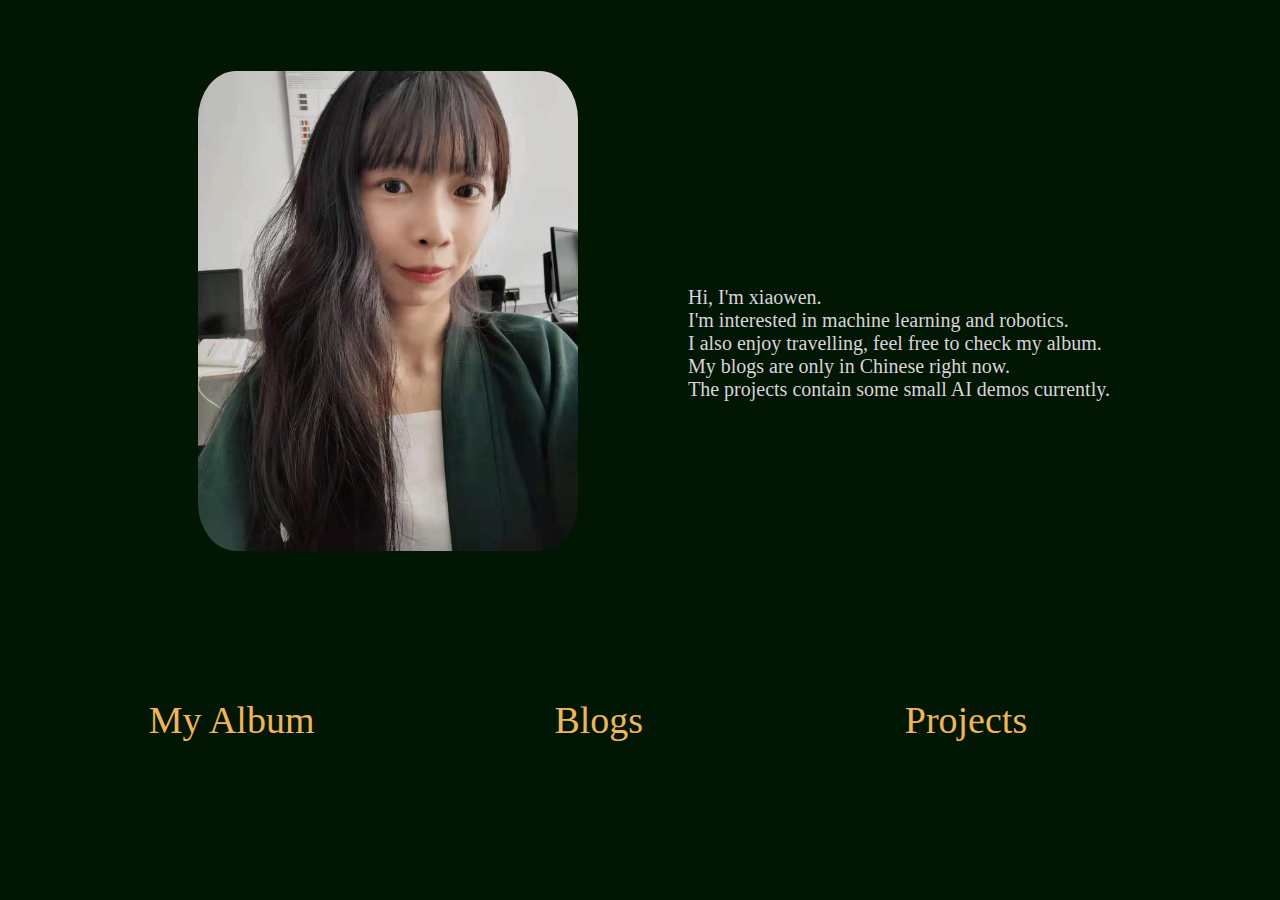
==== index.html @ 6c139b17 "add text" ====
<!DOCTYPE html>
<html>
    <head>
        <meta charset="UTF-8">
        <title> Hi </title>
        <link rel="stylesheet" type="text/css" href="index.css" />
    </head>

    <body>

        <div class="photo">
            <img src="docs/me.jpg " alt="">
        </div>

        <div class="text">
            <ul>
                <li> Hi, I'm xiaowen. </li>
                <li> I'm interested in machine learning and robotics.  </li>
                <li> I also enjoy travelling, feel free to check my album. </li>
                <li> My blogs are only in Chinese right now. </li>
                <li> The projects contain some small AI demos currently. </li>
            </ul>
        </div>

        <div class="header">
            <ul>
                <li><a href="https://album-2021.herokuapp.com/">My Album</a></li>
                <li><a href="https://www.jianshu.com/u/be7fccc4d92d">Blogs</a></li>
                <li><a href="https://github.com/meansnothing/AI_toybox"> Projects </a></li>
            </ul> 
            
        </div>
    </body>
</html>
---- index.css ----
@page{
    size: auto;
    margin: 0;
  }

  *{
    box-sizing: border-box;
  }

  .text{
    position: absolute;
    top:30%;
    padding-left: 50%;
  }
  .photo{
    position: relative;
    padding-top: 5%;
    padding-left: 15%;
  }
  .photo  img{
    position: relative;
    width: 380px;
    height: 480px;
    border-radius:10% 10% 10% 10%;
  }


  .header{
    position: relative;
    padding-top: 10%; 
    height: 50px;
    }

    .text  ul{
      list-style: none; /*去掉列表前面的圆点*/
  }
    .text ul li{
      font-size: 20px;
      font-family: cursive, "sans-serif"; 
      color:#d9d3da;
    }

  .header  ul{
      list-style: none; /*去掉列表前面的圆点*/
  }
  .header  ul li{ /*todo: position adapting to the page */
      float: left;
      font-size: 38px;
      font-family: cursive, "sans-serif"; 
      width: 30%;
  }

  
  .header  ul li a{
      display: block; /*将超链接转为块儿，可以保证其霸占父亲的整行*/
      height: 50px;
      text-decoration: none; /*去掉超链的下划线*/
      color:#f0b459;
      text-align: center;  /*让这个div内部的文本居中*/
  }

  body{
    background-color: rgb(1, 22, 3);
  }
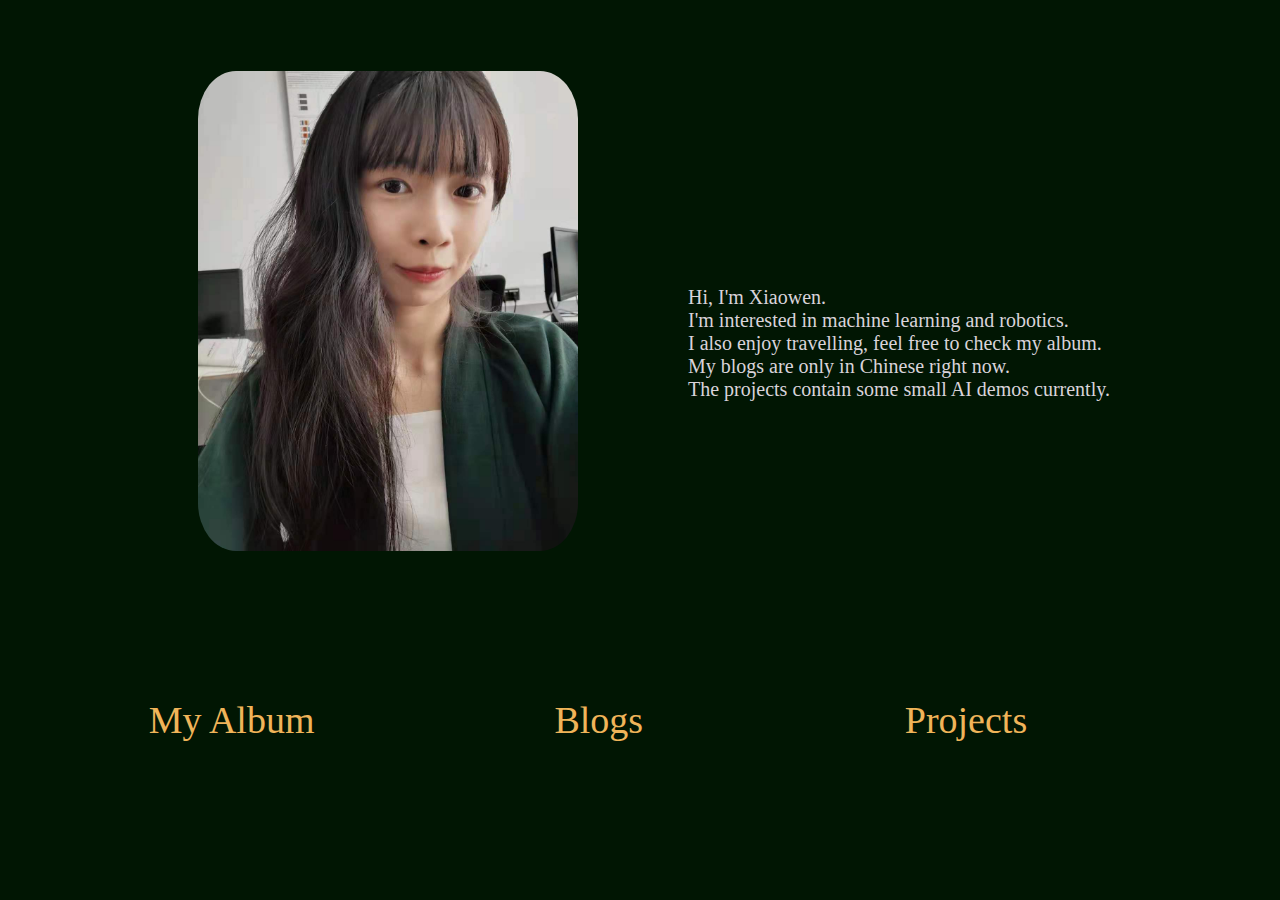
==== commit a44d4c23: "Update index.html" ====
--- a/index.html
+++ b/index.html
@@ -14,7 +14,7 @@
 
         <div class="text">
             <ul>
-                <li> Hi, I'm xiaowen. </li>
+                <li> Hi, I'm Xiaowen. </li>
                 <li> I'm interested in machine learning and robotics.  </li>
                 <li> I also enjoy travelling, feel free to check my album. </li>
                 <li> My blogs are only in Chinese right now. </li>
@@ -31,4 +31,4 @@
             
         </div>
     </body>
-</html>+</html>
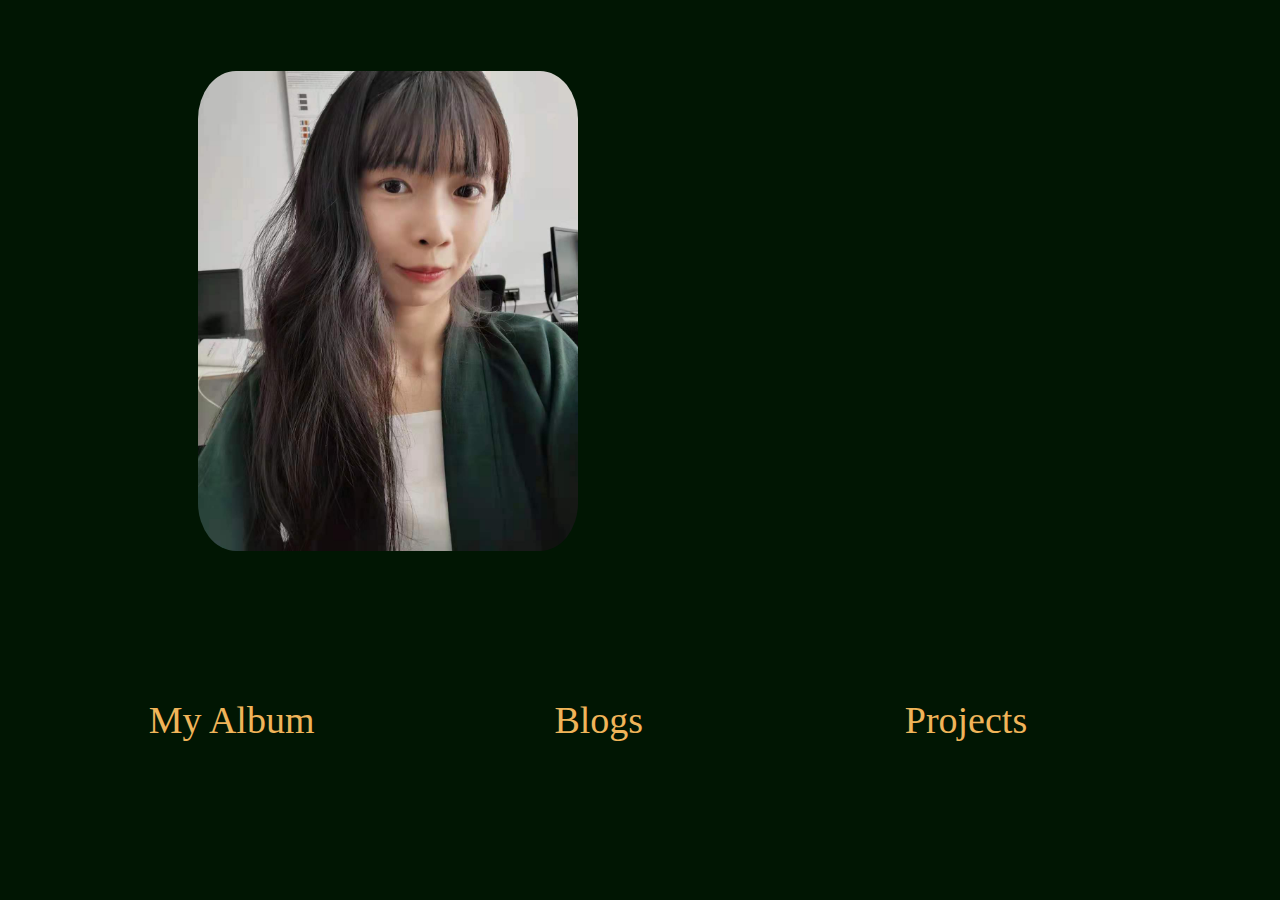
==== commit 5a6234f3: "Update index.html" ====
--- a/index.html
+++ b/index.html
@@ -11,7 +11,7 @@
         <div class="photo">
             <img src="docs/me.jpg " alt="">
         </div>
-
+<!-- 
         <div class="text">
             <ul>
                 <li> Hi, I'm Xiaowen. </li>
@@ -20,7 +20,7 @@
                 <li> My blogs are only in Chinese right now. </li>
                 <li> The projects contain some small AI demos currently. </li>
             </ul>
-        </div>
+        </div> -->
 
         <div class="header">
             <ul>
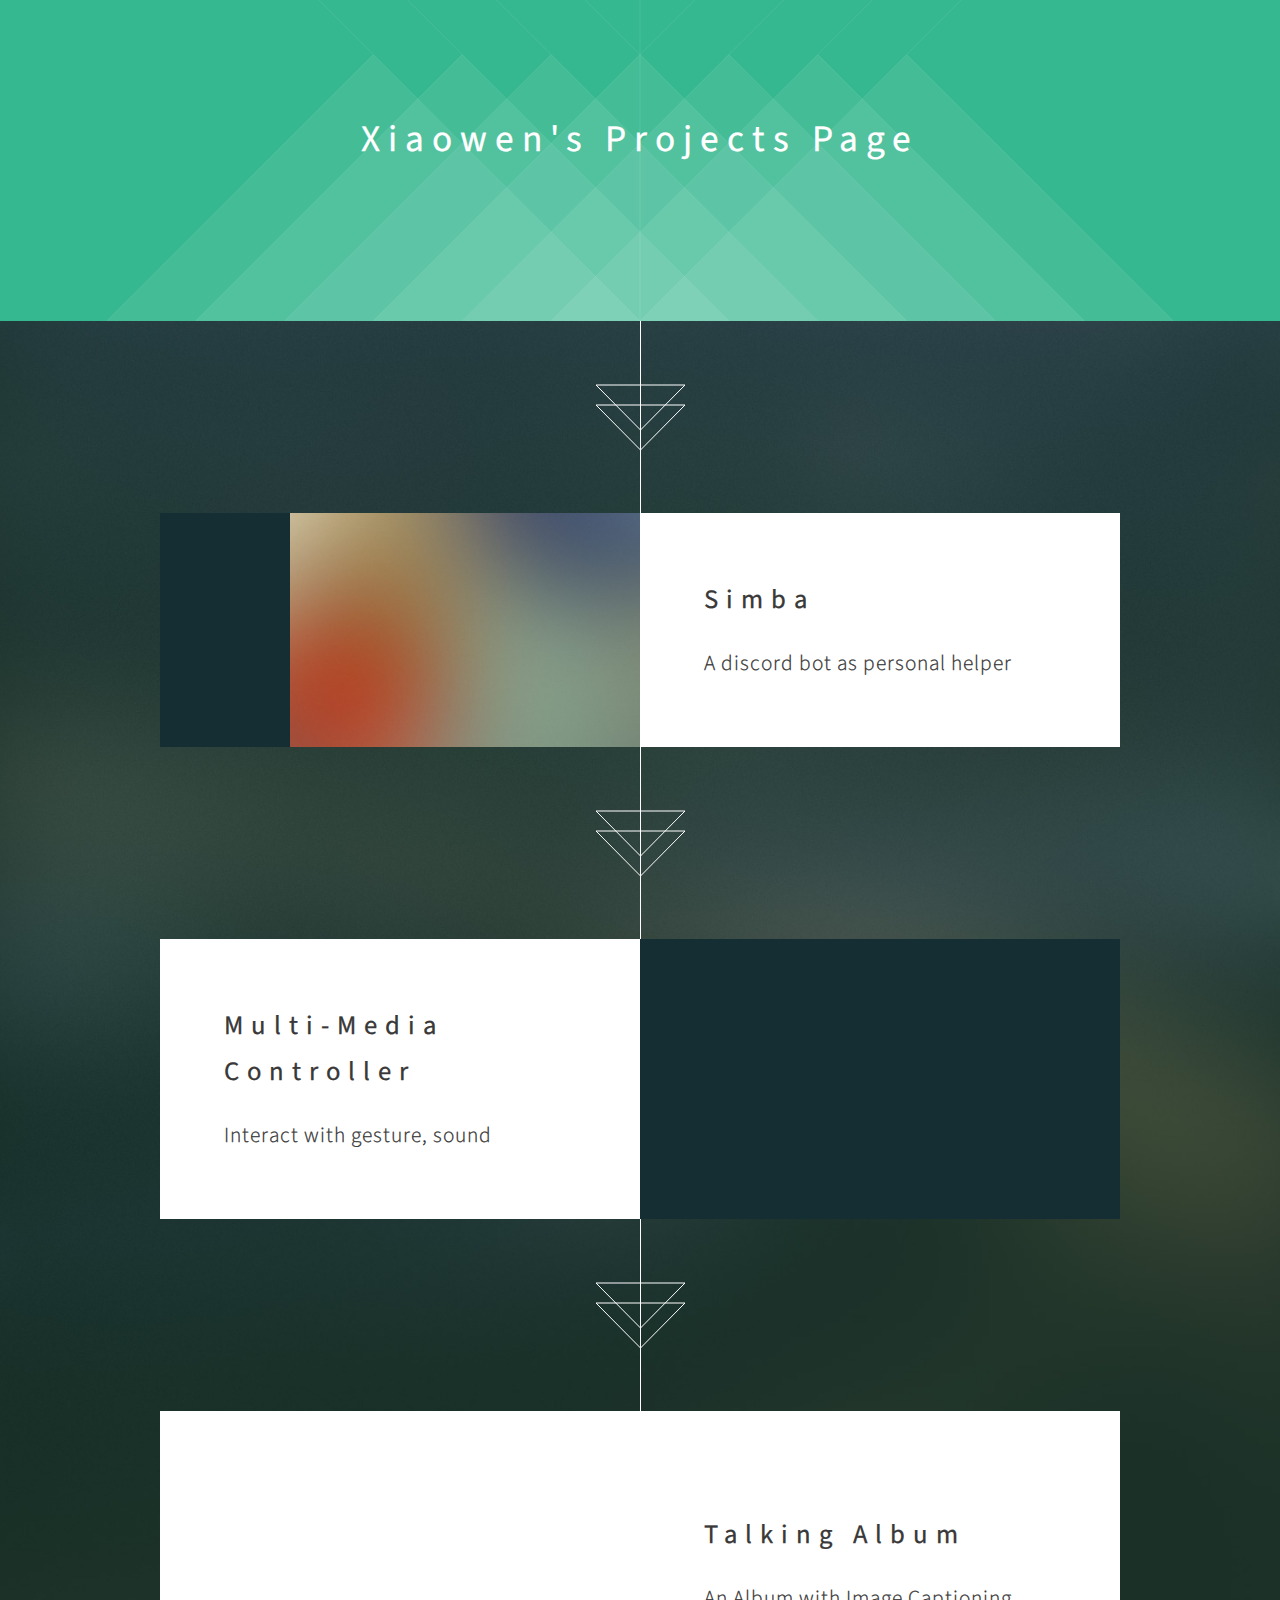
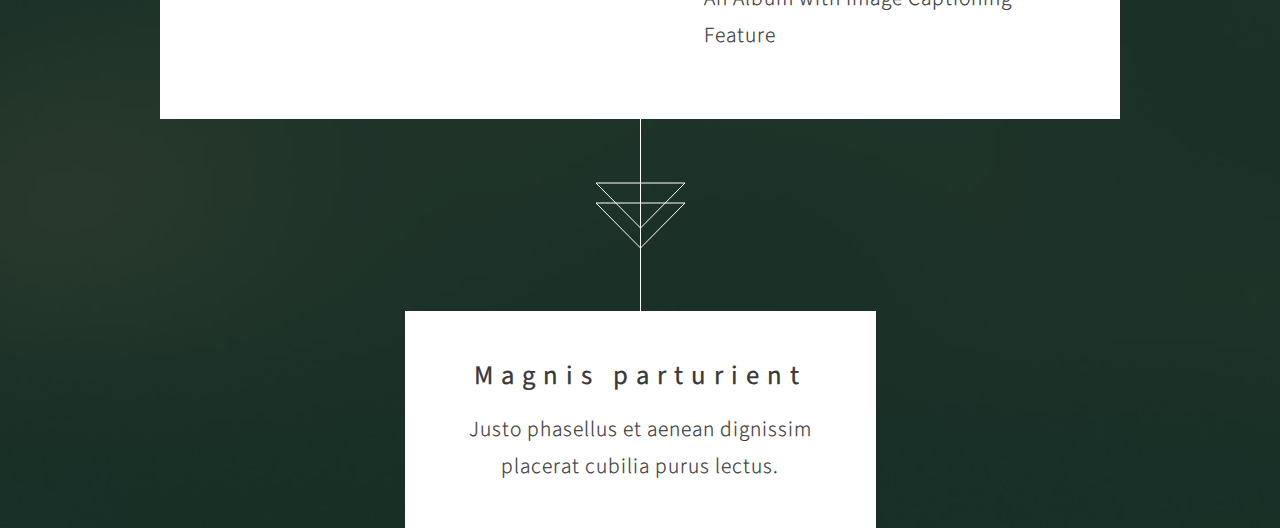
==== commit f34f3185: "overflow" ====
--- a/index.html
+++ b/index.html
@@ -1,34 +1,240 @@
-<!DOCTYPE html>
+<!DOCTYPE HTML>
+<!--
+	Overflow 1.1 by HTML5 UP
+	html5up.net | @n33co
+	Free for personal and commercial use under the CCA 3.0 license (html5up.net/license)
+-->
 <html>
-    <head>
-        <meta charset="UTF-8">
-        <title> Hi </title>
-        <link rel="stylesheet" type="text/css" href="index.css" />
-    </head>
+	<head>
+		<title>Overflow by HTML5 UP</title>
+		<meta http-equiv="content-type" content="text/html; charset=utf-8" />
+		<meta name="description" content="" />
+		<meta name="keywords" content="" />
+		<link href="http://fonts.googleapis.com/css?family=Source+Sans+Pro:300,400,600,300italic" rel="stylesheet" type="text/css" />
+		<!--[if lte IE 8]><script src="css/ie/html5shiv.js"></script><![endif]-->
+		<script src="js/jquery.min.js"></script>
+		<script src="js/jquery.poptrox.min.js"></script>
+		<script src="js/skel.min.js"></script>
+		<script src="js/init.js"></script>
+		<noscript>
+			<link rel="stylesheet" href="css/skel-noscript.css" />
+			<link rel="stylesheet" href="css/style.css" />
+		</noscript>
+		<!--[if lte IE 8]><link rel="stylesheet" href="css/ie/v8.css" /><![endif]-->
+	</head>
+	<body>
 
-    <body>
+		
+		<!-- Banner -->
+			<section id="banner">
+				<header>
+					<h2>Xiaowen's Projects Page</h2>
+				</header>
+				<!-- <p>A brand new site template designed by <a href="http://n33.co">AJ</a> for <a href="http://html5up.net/">HTML5 UP</a>.<br />
+				It’s fully responsive, built on <a href="http://skeljs.org">skelJS</a>, and of course entirely free<br />
+				under the <a href="http://html5up.net/license/">Creative Commons license</a>.</p> -->
+			</section>
+		
+		<!-- Feature 1 -->
+			<article id="first" class="container box style1 right">
+				<a href="http://ineedchemicalx.deviantart.com/art/Time-goes-by-too-fast-335982438" class="image full"><img src="images/pic01.jpg" alt="" /></a>
+				<div class="inner">
+					<header>
+						<h2>Simba</h2>
+					</header>
+					<p>A discord bot as personal helper</p>
+				</div>
+			</article>
+		
+		<!-- Feature 2 -->
+			<article class="container box style1 left">
+				<a  class="image full"><img src="https://github.com/meansnothing/AI_toybox/raw/main/images/planegame.gif" alt="" /></a>
+				<div class="inner">
+					<header>
+						<h2>Multi-Media Controller</h2>
+					</header>
+					<p>Interact with gesture, sound</p>
+				</div>
+			</article>
+		
+		<!-- Feature 3 -->
+		<article id="first" class="container box style1 right">
+			<a href="http://ineedchemicalx.deviantart.com/art/Time-goes-by-too-fast-335982438" class="images/pic02.jpg"><img src="" alt="" /></a>
+			<div class="inner">
+				<header>
+					<h2>Talking Album</h2>
+				</header>
+				<p> An Album with Image Captioning Feature </p>
+			</div>
+		</article>
+		
+		<!-- Portfolio -->
+			<article class="container box style2">
+				<header>
+					<h2>Magnis parturient</h2>
+					<p>Justo phasellus et aenean dignissim<br />
+					placerat cubilia purus lectus.</p>
+				</header>
+			</article>
 
-        <div class="photo">
-            <img src="docs/me.jpg " alt="">
-        </div>
-<!-- 
-        <div class="text">
-            <ul>
-                <li> Hi, I'm Xiaowen. </li>
-                <li> I'm interested in machine learning and robotics.  </li>
-                <li> I also enjoy travelling, feel free to check my album. </li>
-                <li> My blogs are only in Chinese right now. </li>
-                <li> The projects contain some small AI demos currently. </li>
-            </ul>
-        </div> -->
+		
+		<!-- Generic -->
+		<!--
+			<article class="container box style3">
+				<header>
+					<h2>Generic Box</h2>
+					<p>Just a generic box. Nothing to see here.</p>
+				</header>
+				<section>
+					<header>
+						<h3>Paragraph</h3>
+						<p>This is a byline</p>
+					</header>
+					<p>Phasellus nisl nisl, varius id <sup>porttitor sed pellentesque</sup> ac orci. Pellentesque 
+					habitant <strong>strong</strong> tristique <b>bold</b> et netus <i>italic</i> malesuada <em>emphasized</em> ac turpis egestas. Morbi 
+					leo suscipit ut. Praesent <sub>id turpis vitae</sub> turpis pretium ultricies. Vestibulum sit 
+					amet risus elit.</p>
+				</section>
+				<section>
+					<header>
+						<h3>Blockquote</h3>
+					</header>
+					<blockquote>Fringilla nisl. Donec accumsan interdum nisi, quis tincidunt felis sagittis eget.
+					tempus euismod. Vestibulum ante ipsum primis in faucibus.</blockquote>
+				</section>
+				<section>
+					<header>
+						<h3>Divider</h3>
+					</header>
+					<p>Donec consectetur <a href="#">vestibulum dolor et pulvinar</a>. Etiam vel felis enim, at viverra 
+					ligula. Ut porttitor sagittis lorem, quis eleifend nisi ornare vel. Praesent nec orci 
+					facilisis leo magna. Cras sit amet urna eros, id egestas urna. Quisque aliquam 
+					tempus euismod. Vestibulum ante ipsum primis in faucibus orci luctus et ultrices 
+					posuere cubilia.</p>
+					<hr />
+					<p>Donec consectetur vestibulum dolor et pulvinar. Etiam vel felis enim, at viverra 
+					ligula. Ut porttitor sagittis lorem, quis eleifend nisi ornare vel. Praesent nec orci 
+					facilisis leo magna. Cras sit amet urna eros, id egestas urna. Quisque aliquam 
+					tempus euismod. Vestibulum ante ipsum primis in faucibus orci luctus et ultrices 
+					posuere cubilia.</p>
+				</section>
+				<section>
+					<header>
+						<h3>Unordered List</h3>
+					</header>
+					<ul class="default">
+						<li>Donec consectetur vestibulum dolor et pulvinar. Etiam vel felis enim, at viverra ligula. Ut porttitor sagittis lorem, quis eleifend nisi ornare vel.</li>
+						<li>Donec consectetur vestibulum dolor et pulvinar. Etiam vel felis enim, at viverra ligula. Ut porttitor sagittis lorem, quis eleifend nisi ornare vel.</li>
+						<li>Donec consectetur vestibulum dolor et pulvinar. Etiam vel felis enim, at viverra ligula. Ut porttitor sagittis lorem, quis eleifend nisi ornare vel.</li>
+						<li>Donec consectetur vestibulum dolor et pulvinar. Etiam vel felis enim, at viverra ligula. Ut porttitor sagittis lorem, quis eleifend nisi ornare vel.</li>
+					</ul>
+				</section>
+				<section>
+					<header>
+						<h3>Ordered List</h3>
+					</header>
+					<ol class="default">
+						<li>Donec consectetur vestibulum dolor et pulvinar. Etiam vel felis enim, at viverra ligula. Ut porttitor sagittis lorem, quis eleifend nisi ornare vel.</li>
+						<li>Donec consectetur vestibulum dolor et pulvinar. Etiam vel felis enim, at viverra ligula. Ut porttitor sagittis lorem, quis eleifend nisi ornare vel.</li>
+						<li>Donec consectetur vestibulum dolor et pulvinar. Etiam vel felis enim, at viverra ligula. Ut porttitor sagittis lorem, quis eleifend nisi ornare vel.</li>
+						<li>Donec consectetur vestibulum dolor et pulvinar. Etiam vel felis enim, at viverra ligula. Ut porttitor sagittis lorem, quis eleifend nisi ornare vel.</li>
+					</ol>
+				</section>
+				<section>
+					<header>
+						<h3>Table</h3>
+					</header>
+					<div class="table-wrapper">
+						<table class="default">
+							<thead>
+								<tr>
+									<th>ID</th>
+									<th>Name</th>
+									<th>Description</th>
+									<th>Price</th>
+								</tr>
+							</thead>
+							<tbody>
+								<tr>
+									<td>45815</td>
+									<td>Something</td>
+									<td>Ut porttitor sagittis lorem quis nisi ornare.</td>
+									<td>29.99</td>
+								</tr>
+								<tr>
+									<td>24524</td>
+									<td>Nothing</td>
+									<td>Ut porttitor sagittis lorem quis nisi ornare.</td>
+									<td>19.99</td>
+								</tr>
+								<tr>
+									<td>45815</td>
+									<td>Something</td>
+									<td>Ut porttitor sagittis lorem quis nisi ornare.</td>
+									<td>29.99</td>
+								</tr>
+								<tr>
+									<td>24524</td>
+									<td>Nothing</td>
+									<td>Ut porttitor sagittis lorem quis nisi ornare.</td>
+									<td>19.99</td>
+								</tr>
+							</tbody>
+							<tfoot>
+								<tr>
+									<td colspan="3"></td>
+									<td>100.00</td>
+								</tr>
+							</tfoot>
+						</table>
+					</div>
+				</section>
+				<section>
+					<header>
+						<h3>Form</h3>
+					</header>
+					<form method="post" action="#">
+						<div class="row">
+							<div class="6u">
+								<input class="text" type="text" name="name" id="name" value="" placeholder="John Doe" />
+							</div>
+							<div class="6u">
+								<input class="text" type="text" name="email" id="email" value="" placeholder="johndoe@domain.tld" />
+							</div>
+						</div>
+						<div class="row">
+							<div class="12u">
+								<select name="department" id="department">
+									<option value="">Choose a department</option>
+									<option value="1">Manufacturing</option>
+									<option value="2">Administration</option>
+									<option value="3">Support</option>
+								</select>
+							</div>
+						</div>
+						<div class="row">
+							<div class="12u">
+								<input class="text" type="text" name="subject" id="subject" value="" placeholder="Enter your subject" />
+							</div>
+						</div>
+						<div class="row">
+							<div class="12u">
+								<textarea name="message" id="message" placeholder="Enter your message"></textarea>
+							</div>
+						</div>
+						<div class="row">
+							<div class="12u">
+								<ul class="actions">
+									<li><a href="#" class="button form">Submit</a></li>
+									<li><a href="#" class="button style3 form-reset">Clear Form</a></li>
+								</ul>
+							</div>
+						</div>
+					</form>
+				</section>
+			</article>
+		-->
+		
 
-        <div class="header">
-            <ul>
-                <li><a href="https://album-2021.herokuapp.com/">My Album</a></li>
-                <li><a href="https://www.jianshu.com/u/be7fccc4d92d">Blogs</a></li>
-                <li><a href="https://github.com/meansnothing/AI_toybox"> Projects </a></li>
-            </ul> 
-            
-        </div>
-    </body>
-</html>
+	</body>
+</html>--- a/css/skel-noscript.css
+++ b/css/skel-noscript.css
@@ -0,0 +1,168 @@
+/* Resets (http://meyerweb.com/eric/tools/css/reset/ | v2.0 | 20110126 | License: none (public domain)) */
+
+	html,body,div,span,applet,object,iframe,h1,h2,h3,h4,h5,h6,p,blockquote,pre,a,abbr,acronym,address,big,cite,code,del,dfn,em,img,ins,kbd,q,s,samp,small,strike,strong,sub,sup,tt,var,b,u,i,center,dl,dt,dd,ol,ul,li,fieldset,form,label,legend,table,caption,tbody,tfoot,thead,tr,th,td,article,aside,canvas,details,embed,figure,figcaption,footer,header,hgroup,menu,nav,output,ruby,section,summary,time,mark,audio,video{margin:0;padding:0;border:0;font-size:100%;font:inherit;vertical-align:baseline;}article,aside,details,figcaption,figure,footer,header,hgroup,menu,nav,section{display:block;}body{line-height:1;}ol,ul{list-style:none;}blockquote,q{quotes:none;}blockquote:before,blockquote:after,q:before,q:after{content:'';content:none;}table{border-collapse:collapse;border-spacing:0;}body{-webkit-text-size-adjust:none}
+
+/* Box Model */
+
+	*, *:before, *:after {
+		-moz-box-sizing: border-box;
+		-webkit-box-sizing: border-box;
+		-o-box-sizing: border-box;
+		-ms-box-sizing: border-box;
+		box-sizing: border-box;
+	}
+
+/* Container */
+
+	body {
+		min-width: 1200px;
+	}
+
+	.container {
+		width: 1200px;
+		margin-left: auto;
+		margin-right: auto;
+	}
+
+	/* Modifiers */
+	
+		.container.small {
+			width: 900px;
+		}
+
+		.container.big {
+			width: 100%;
+			max-width: 1500px;
+			min-width: 1200px;
+		}
+
+/* Grid */
+
+	/* Cells */
+
+		.\31 2u { width: 100% }
+		.\31 1u { width: 91.6666666667% }
+		.\31 0u { width: 83.3333333333% }
+		.\39 u { width: 75% }
+		.\38 u { width: 66.6666666667% }
+		.\37 u { width: 58.3333333333% }
+		.\36 u { width: 50% }
+		.\35 u { width: 41.6666666667% }
+		.\34 u { width: 33.3333333333% }
+		.\33 u { width: 25% }
+		.\32 u { width: 16.6666666667% }
+		.\31 u { width: 8.3333333333% }
+		.\-11u { margin-left: 91.6666666667% }
+		.\-10u { margin-left: 83.3333333333% }
+		.\-9u { margin-left: 75% }
+		.\-8u { margin-left: 66.6666666667% }
+		.\-7u { margin-left: 58.3333333333% }
+		.\-6u { margin-left: 50% }
+		.\-5u { margin-left: 41.6666666667% }
+		.\-4u { margin-left: 33.3333333333% }
+		.\-3u { margin-left: 25% }
+		.\-2u { margin-left: 16.6666666667% }
+		.\-1u { margin-left: 8.3333333333% }
+
+		.row > * {
+			padding: 50px 0 0 50px;
+			float: left;
+			-moz-box-sizing: border-box;
+			-webkit-box-sizing: border-box;
+			-o-box-sizing: border-box;
+			-ms-box-sizing: border-box;
+			box-sizing: border-box;
+		}
+
+		.row + .row > * {
+			padding-top: 50px;
+		}
+
+		.row {
+			margin-left: -50px;
+		}
+
+	/* Rows */
+
+		.row:after {
+			content: '';
+			display: block;
+			clear: both;
+			height: 0;
+		}
+
+		.row:first-child > * {
+			padding-top: 0;
+		}
+
+		.row > * {
+			padding-top: 0;
+		}
+
+		/* Modifiers */
+
+			/* Flush */
+
+				.row.flush {
+					margin-left: 0;
+				}
+
+				.row.flush > * {
+					padding: 0 !important;
+				}
+
+			/* Quarter */
+
+				.row.quarter > * {
+					padding: 12.5px 0 0 12.5px;
+				}
+
+				.row.quarter + .row.quarter > * {
+					padding-top: 12.5px;
+				}
+
+				.row.quarter {
+					margin-left: -12.5px;
+				}
+
+			/* Half */
+
+				.row.half > * {
+					padding: 25px 0 0 25px;
+				}
+
+				.row.half + .row.half > * {
+					padding-top: 25px;
+				}
+
+				.row.half {
+					margin-left: -25px;
+				}
+
+			/* One and (a) Half */
+
+				.row.oneandhalf > * {
+					padding: 75px 0 0 75px;
+				}
+
+				.row.oneandhalf + .row.oneandhalf > * {
+					padding-top: 75px;
+				}
+
+				.row.oneandhalf {
+					margin-left: -75px;
+				}
+
+			/* Double */
+
+				.row.double > * {
+					padding: 100px 0 0 100px;
+				}
+
+				.row.double + .row.double > * {
+					padding-top: 100px;
+				}
+
+				.row.double {
+					margin-left: -100px;
+				}--- a/css/style.css
+++ b/css/style.css
@@ -0,0 +1,1470 @@
+@charset 'UTF-8';
+
+@font-face{font-family:'FontAwesome';src:url('font/fontawesome-webfont.eot?v=4.0.1');src:url('font/fontawesome-webfont.eot?#iefix&v=4.0.1') format('embedded-opentype'),url('font/fontawesome-webfont.woff?v=4.0.1') format('woff'),url('font/fontawesome-webfont.ttf?v=4.0.1') format('truetype'),url('font/fontawesome-webfont.svg?v=4.0.1#fontawesomeregular') format('svg');font-weight:normal;font-style:normal}
+
+/*
+	Overflow 1.1 by HTML5 UP
+	html5up.net | @n33co
+	Free for personal and commercial use under the CCA 3.0 license (html5up.net/license)
+*/
+
+/*********************************************************************************/
+/* Basic                                                                         */
+/*********************************************************************************/
+
+	body
+	{
+		background: #183026 url('../images/bg.jpg') no-repeat;
+		background-size: cover;
+		background-position: center 0;
+		background-attachment: fixed;
+	}
+
+	body,input,textarea,select
+	{
+		font-family: 'Source Sans Pro', sans-serif;
+		font-size: 18pt;
+		line-height: 1.75em;
+		font-weight: 300;
+		letter-spacing: 1px;
+		color: #3a3939;
+		text-shadow: 0 0 0.5px rgba(58,57,57,0.25);
+		-webkit-text-stroke: 0.25px;
+	}
+
+	h1,h2,h3,h4,h5,h6
+	{
+		font-weight: 400;
+		/* text-transform: uppercase; */
+		line-height: 1.75em;
+	}
+	
+		h1 a, h2 a, h3 a, h4 a, h5 a, h6 a
+		{
+			color: inherit;
+			text-decoration: none;
+		}
+		
+	h2
+	{
+		font-size: 1.25em;
+		letter-spacing: 8px;
+	}
+	
+	h3
+	{
+		font-size: 1em;
+		letter-spacing: 5px;
+	}
+		
+	strong, b
+	{
+		font-weight: 400;
+	}
+	
+	em, i
+	{
+		font-style: italic;
+	}
+
+	a
+	{
+		color: #35b88f;
+		text-shadow: 0 0 0.5px rgba(53,184,143,0.25);
+		-moz-transition: border-color 0.35s ease-in-out, color 0.35s ease-in-out;
+		-webkit-transition: border-color 0.35s ease-in-out, color 0.35s ease-in-out;
+		-o-transition: border-color 0.35s ease-in-out, color 0.35s ease-in-out;
+		-ms-transition: border-color 0.35s ease-in-out, color 0.35s ease-in-out;
+		transition: border-color 0.35s ease-in-out, color 0.35s ease-in-out;
+		text-decoration: none;
+		border-bottom: dotted 1px rgba(53,184,143,0.5);
+	}
+	
+		a:hover
+		{
+			border-bottom-color: rgba(53,184,143,0);
+		}
+
+	sub
+	{
+		position: relative;
+		top: 0.5em;
+		font-size: 0.8em;
+	}
+	
+	sup
+	{
+		position: relative;
+		top: -0.5em;
+		font-size: 0.8em;
+	}
+	
+	hr
+	{
+		border: 0;
+		border-top: solid 1px #dad9d9;
+		margin: 2em 0 2em 0;
+	}
+	
+	blockquote
+	{
+		border-left: solid 0.5em #eae9e9;
+		padding: 1em 0 1em 2em;
+		font-style: italic;
+	}
+	
+	p, ul, ol, dl, table
+	{
+		margin-bottom: 1em;
+	}
+
+	header
+	{
+		margin-bottom: 1em;
+	}
+	
+		header p
+		{
+			display: block;
+			margin: 0.5em 0 0 0;
+			padding: 0 0 1.5em 0;
+		}
+		
+	footer
+	{
+		margin-top: 1em;
+	}
+
+	br.clear
+	{
+		clear: both;
+	}
+
+	/* Sections/Articles */
+	
+		section,
+		article
+		{
+			margin-bottom: 3em;
+		}
+		
+		section > :last-child,
+		article > :last-child
+		{
+			margin-bottom: 0;
+		}
+
+		section:last-child,
+		article:last-child
+		{
+			margin-bottom: 0;
+		}
+
+		.row > section,
+		.row > article
+		{
+			margin-bottom: 0;
+		}
+
+	/* Images */
+
+		.image
+		{
+			display: inline-block;
+			border: 0;
+		}
+		
+			.image img
+			{
+				display: block;
+				width: 100%;
+			}
+
+			.image.featured
+			{
+				display: block;
+				width: 100%;
+				margin: 0 0 2em 0;
+			}
+			
+			.image.full
+			{
+				display: block;
+				width: 100%;
+			}
+			
+			.image.left
+			{
+				float: left;
+				margin: 0 2em 2em 0;
+			}
+			
+			.image.centered
+			{
+				display: block;
+				margin: 0 0 2em 0;
+			}
+
+				.image.centered img
+				{
+					margin: 0 auto;
+					width: auto;
+				}
+
+	/* Lists */
+
+		ul.default
+		{
+			list-style: disc;
+			padding-left: 1em;
+		}
+		
+			ul.default li
+			{
+				padding-left: 1.5em;
+				margin-top: 1.5em;
+			}		
+			
+			ul.default li:first-child
+			{
+				margin-top: 0;
+			}
+
+		ul.icons
+		{
+			cursor: default;
+		}	
+		
+			ul.icons li
+			{
+				display: inline-block;
+			}
+			
+				ul.icons a
+				{
+					display: inline-block;
+					width: 2.5em;
+					height: 2.5em;
+					line-height: 2.5em;
+					text-align: center;
+					border: 0;
+				}
+
+		ul.menu
+		{
+			cursor: default;
+		}
+		
+			ul.menu li
+			{
+				display: inline-block;
+				line-height: 1em;
+				border-left: solid 1px #dad9d9;
+				padding: 0 0 0 0.5em;
+				margin: 0 0 0 0.5em;
+			}
+			
+			ul.menu li:first-child
+			{
+				border-left: 0;
+				padding-left: 0;
+				margin-left: 0;
+			}
+
+		ul.actions
+		{
+			cursor: default;
+		}
+		
+			ul.actions li
+			{
+				display: inline-block;
+				margin: 0 0 0 0.5em;
+			}
+			
+			ul.actions li:first-child
+			{
+				margin-left: 0;
+			}
+
+		ol.default
+		{
+			list-style: decimal;
+			padding-left: 1.25em;
+		}
+
+			ol.default li
+			{
+				padding-left: 1.25em;
+				margin-top: 1.5em;
+			}
+
+			ul.default li:first-child
+			{
+				margin-top: 0;
+			}
+
+	/* Forms */
+
+		form
+		{
+		}
+		
+			form label
+			{
+				display: block;
+				margin: 0 0 0.5em 0;
+			}
+		
+			form input.button,
+			form input.text,
+			form select,
+			form textarea
+			{
+				-webkit-appearance: none;
+				display: block;
+				border: 0;
+				background: #f5f5f5;
+				width: 100%;
+				padding: 0.75em;
+				-moz-transition: background-color 0.35s ease-in-out;
+				-webkit-transition: background-color 0.35s ease-in-out;
+				-o-transition: background-color 0.35s ease-in-out;
+				-ms-transition: background-color 0.35s ease-in-out;
+				transition: background-color 0.35s ease-in-out;
+			}
+
+				form input.text:focus,
+				form select:focus,
+				form textarea:focus
+				{
+					background: #f2f2f2;
+				}
+				
+				form textarea
+				{
+					min-height: 12em;
+				}
+
+				form .formerize-placeholder
+				{
+					color: #5a5959 !important;
+				}
+
+				form ::-webkit-input-placeholder
+				{
+					color: #5a5959 !important;
+				}
+
+				form :-moz-placeholder
+				{
+					color: #5a5959 !important;
+				}
+
+				form ::-moz-placeholder
+				{
+					color: #5a5959 !important;
+				}
+
+				form :-ms-input-placeholder
+				{
+					color: #5a5959 !important;
+				}
+
+				form ::-moz-focus-inner
+				{
+					border: 0;
+				}
+
+			form input.text,
+			form select
+			{
+				line-height: 1em;
+			}
+
+			form ul.actions
+			{
+				margin-bottom: 0;
+				text-align: center;
+			}
+			
+	/* Tables */
+	
+		.table-wrapper
+		{
+			width: 100%;
+			overflow-x: auto;
+			-webkit-overflow-scrolling: touch;
+		}
+	
+		table
+		{
+			width: 100%;
+		}
+		
+			table.default
+			{
+				width: 100%;
+			}
+			
+				table.default tbody tr
+				{
+					border-top: solid 1px #eae9e9;
+				}
+
+				table.default tbody tr:first-child
+				{
+					border-top: 0;
+				}
+				
+				table.default td
+				{
+					padding: 0.75em 1.25em 0.75em 1.25em;
+				}
+				
+				table.default th
+				{
+					text-align: left;
+					font-weight: 400;
+					padding: 0.75em 1.25em 0.75em 1.25em;
+				}
+			
+				table.default thead
+				{
+					background: #f5f5f5;
+				}
+				
+				table.default tfoot
+				{
+				}
+				
+				table.default tbody
+				{
+				}
+
+	/* Buttons */
+		
+		.button
+		{
+			position: relative;
+			display: inline-block;
+			border: 0;
+			background: #35b88f;
+			color: #fff;
+			text-shadow: 0 0 0.5px rgba(255,255,255,0.25);
+			cursor: pointer;
+			text-decoration: none;
+			outline: 0;
+			padding: 1em 3em 1em 3em;
+			text-align: center;
+			border-radius: 3em;
+			font-weight: 400;
+			-moz-transition: background-color 0.35s ease-in-out, color 0.35s ease-in-out;
+			-webkit-transition: background-color 0.35s ease-in-out, color 0.35s ease-in-out;
+			-o-transition: background-color 0.35s ease-in-out, color 0.35s ease-in-out;
+			-ms-transition: background-color 0.35s ease-in-out, color 0.35s ease-in-out;
+			transition: background-color 0.35s ease-in-out, color 0.35s ease-in-out;
+		}
+
+			.button:hover
+			{
+				background: #45c89f;
+			}
+		
+			.button.style2
+			{
+				color: #3a3939;
+				background: #fff;
+				box-shadow: inset 0 0 0 1px #fff;
+			}
+
+				.button.style2:hover
+				{
+					background: rgba(255,255,255,0.1);
+					color: #fff !important;
+					text-shadow: 0 0 0.5px rgba(255,255,255,0.25) !important;
+				}
+				
+				.button.style2:active
+				{
+				}
+				
+			.button.style3
+			{
+				background: none;
+				color: #3a3939;
+				box-shadow: inset 0 0 0 1px #dad9d9;
+			}
+			
+				.button.style3:hover
+				{
+					background: rgba(58,57,57,0.025);
+				}
+
+	/* Box */
+
+		.box
+		{
+			position: relative;
+			margin-top: 9em;
+			margin-bottom: 0;
+		}
+		
+			.box:after
+			{
+				content: '';
+				display: block;
+				position: absolute;
+				top: -9em;
+				left: 50%;
+				height: 9em;
+				border-left: solid 1px #fff;
+			}
+		
+			.box:before
+			{
+				content: '';
+				display: block;
+				width: 90px;
+				height: 66px;
+				position: absolute;
+				left: 50%;
+				top: -4.5em;
+				margin-left: -45px;
+				margin-top: -33px;
+				background: url('images/arrow.svg') no-repeat;
+			}
+		
+			.box :last-child
+			{
+				margin-bottom: 0;
+			}
+		
+			.box.style1
+			{
+				background: #fff;
+				padding: 3em;
+			}
+			
+				.box.style1 .image
+				{
+					display: block;
+					position: absolute;
+					top: 0;
+					width: 50%;
+					height: 100%;
+					background: #152E33;
+					overflow: hidden;
+				}
+
+					.box.style1 .image img
+					{
+						position: absolute;
+						top: 0;
+						height: 100%;
+						width: auto;
+					}
+
+				.box.style1 .inner
+				{
+				}
+
+					.box.style1 .inner > :last-child
+					{
+						margin: 0;
+					}
+				
+				.box.style1.right
+				{
+				}
+
+					.box.style1.right .image
+					{
+						left: 0;
+					}
+
+						.box.style1.right .image img
+						{
+							right: 0;
+						}
+					
+					.box.style1.right .inner
+					{
+						margin-left: 50%;
+						padding-left: 3em;
+					}
+				
+				.box.style1.left
+				{
+				}
+
+					.box.style1.left .image
+					{
+						right: 0;
+					}
+					
+						.box.style1.left .image img
+						{
+							left: 0;
+						}
+					
+					.box.style1.left .inner
+					{
+						margin-right: 50%;
+						padding-right: 3em;
+					}
+
+			.box.style2
+			{
+				text-align: center;
+			}
+
+				.box.style2 header
+				{
+					display: inline-block;
+					background: #fff;
+					padding: 2em 3em 2em 3em;
+					margin: 0;
+				}
+
+					.box.style2 header p
+					{
+						padding: 0;
+					}
+				
+				.box.style2 .inner
+				{
+					position: relative;
+					padding: 40px 0 0px 0;
+				}
+
+					.box.style2 .inner:after
+					{
+						content: '';
+						display: block;
+						position: absolute;
+						top: 0;
+						left: 50%;
+						height: 100%;
+						border-left: solid 1px #fff;
+					}
+					
+					.box.style2 .inner .row
+					{
+						position: relative;
+					}
+					
+						.box.style2 .inner .row:before
+						{
+							content: '';
+							display: block;
+							position: absolute;
+							top: 50%;
+							left: 20px;
+							width: -moz-calc(100% - 40px);
+							width: -webkit-calc(100% - 40px);
+							width: -o-calc(100% - 40px);
+							width: -ms-calc(100% - 40px);
+							width: calc(100% - 40px);
+							border-bottom: solid 1px #fff;
+						}
+
+					.box.style2 .inner .image
+					{
+						position: relative;
+						z-index: 1;
+						padding: 20px;
+					}
+
+			.box.style3
+			{
+				background: #fff;
+				padding: 3em;
+			}
+			
+				.box.style3 header
+				{
+					text-align: center;
+				}
+
+/*********************************************************************************/
+/* Icons                                                                         */
+/* Powered by Font Awesome by Dave Gandy | http://fontawesome.io                 */
+/* Licensed under the SIL OFL 1.1 (font), MIT (CSS)                              */
+/*********************************************************************************/
+
+	.fa
+	{
+		text-decoration: none;
+	}
+
+		.fa.solo
+		{
+		}
+		
+			.fa.solo span
+			{
+				display: none;
+			}
+
+		.fa:before
+		{
+			display:inline-block;
+			font-family: FontAwesome;
+			font-size: 1.25em;
+			text-decoration: none;
+			font-style: normal;
+			font-weight: normal;
+			line-height: 1;
+			-webkit-font-smoothing:antialiased;
+			-moz-osx-font-smoothing:grayscale;
+		}
+
+		.fa-lg{font-size:1.3333333333333333em;line-height:.75em;vertical-align:-15%}
+		.fa-2x{font-size:2em}
+		.fa-3x{font-size:3em}
+		.fa-4x{font-size:4em}
+		.fa-5x{font-size:5em}
+		.fa-fw{width:1.2857142857142858em;text-align:center}
+		.fa-ul{padding-left:0;margin-left:2.142857142857143em;list-style-type:none}.fa-ul>li{position:relative}
+		.fa-li{position:absolute;left:-2.142857142857143em;width:2.142857142857143em;top:.14285714285714285em;text-align:center}.fa-li.fa-lg{left:-1.8571428571428572em}
+		.fa-border{padding:.2em .25em .15em;border:solid .08em #eee;border-radius:.1em}
+		.pull-right{float:right}
+		.pull-left{float:left}
+		.fa.pull-left{margin-right:.3em}
+		.fa.pull-right{margin-left:.3em}
+		.fa-spin{-webkit-animation:spin 2s infinite linear;-moz-animation:spin 2s infinite linear;-o-animation:spin 2s infinite linear;animation:spin 2s infinite linear}
+		@-moz-keyframes spin{0%{-moz-transform:rotate(0deg)} 100%{-moz-transform:rotate(359deg)}}@-webkit-keyframes spin{0%{-webkit-transform:rotate(0deg)} 100%{-webkit-transform:rotate(359deg)}}@-o-keyframes spin{0%{-o-transform:rotate(0deg)} 100%{-o-transform:rotate(359deg)}}@-ms-keyframes spin{0%{-ms-transform:rotate(0deg)} 100%{-ms-transform:rotate(359deg)}}@keyframes spin{0%{transform:rotate(0deg)} 100%{transform:rotate(359deg)}}.fa-rotate-90{filter:progid:DXImageTransform.Microsoft.BasicImage(rotation=1);-webkit-transform:rotate(90deg);-moz-transform:rotate(90deg);-ms-transform:rotate(90deg);-o-transform:rotate(90deg);transform:rotate(90deg)}
+		.fa-rotate-180{filter:progid:DXImageTransform.Microsoft.BasicImage(rotation=2);-webkit-transform:rotate(180deg);-moz-transform:rotate(180deg);-ms-transform:rotate(180deg);-o-transform:rotate(180deg);transform:rotate(180deg)}
+		.fa-rotate-270{filter:progid:DXImageTransform.Microsoft.BasicImage(rotation=3);-webkit-transform:rotate(270deg);-moz-transform:rotate(270deg);-ms-transform:rotate(270deg);-o-transform:rotate(270deg);transform:rotate(270deg)}
+		.fa-flip-horizontal{filter:progid:DXImageTransform.Microsoft.BasicImage(rotation=0, mirror=1);-webkit-transform:scale(-1, 1);-moz-transform:scale(-1, 1);-ms-transform:scale(-1, 1);-o-transform:scale(-1, 1);transform:scale(-1, 1)}
+		.fa-flip-vertical{filter:progid:DXImageTransform.Microsoft.BasicImage(rotation=2, mirror=1);-webkit-transform:scale(1, -1);-moz-transform:scale(1, -1);-ms-transform:scale(1, -1);-o-transform:scale(1, -1);transform:scale(1, -1)}
+		.fa-stack{position:relative;display:inline-block;width:2em;height:2em;line-height:2em;vertical-align:middle}
+		.fa-stack-1x,.fa-stack-2x{position:absolute;left:0;width:100%;text-align:center}
+		.fa-stack-1x{line-height:inherit}
+		.fa-stack-2x{font-size:2em}
+		.fa-inverse{color:#fff}
+		.fa-glass:before{content:"\f000"}
+		.fa-music:before{content:"\f001"}
+		.fa-search:before{content:"\f002"}
+		.fa-envelope-o:before{content:"\f003"}
+		.fa-heart:before{content:"\f004"}
+		.fa-star:before{content:"\f005"}
+		.fa-star-o:before{content:"\f006"}
+		.fa-user:before{content:"\f007"}
+		.fa-film:before{content:"\f008"}
+		.fa-th-large:before{content:"\f009"}
+		.fa-th:before{content:"\f00a"}
+		.fa-th-list:before{content:"\f00b"}
+		.fa-check:before{content:"\f00c"}
+		.fa-times:before{content:"\f00d"}
+		.fa-search-plus:before{content:"\f00e"}
+		.fa-search-minus:before{content:"\f010"}
+		.fa-power-off:before{content:"\f011"}
+		.fa-signal:before{content:"\f012"}
+		.fa-gear:before,.fa-cog:before{content:"\f013"}
+		.fa-trash-o:before{content:"\f014"}
+		.fa-home:before{content:"\f015"}
+		.fa-file-o:before{content:"\f016"}
+		.fa-clock-o:before{content:"\f017"}
+		.fa-road:before{content:"\f018"}
+		.fa-download:before{content:"\f019"}
+		.fa-arrow-circle-o-down:before{content:"\f01a"}
+		.fa-arrow-circle-o-up:before{content:"\f01b"}
+		.fa-inbox:before{content:"\f01c"}
+		.fa-play-circle-o:before{content:"\f01d"}
+		.fa-rotate-right:before,.fa-repeat:before{content:"\f01e"}
+		.fa-refresh:before{content:"\f021"}
+		.fa-list-alt:before{content:"\f022"}
+		.fa-lock:before{content:"\f023"}
+		.fa-flag:before{content:"\f024"}
+		.fa-headphones:before{content:"\f025"}
+		.fa-volume-off:before{content:"\f026"}
+		.fa-volume-down:before{content:"\f027"}
+		.fa-volume-up:before{content:"\f028"}
+		.fa-qrcode:before{content:"\f029"}
+		.fa-barcode:before{content:"\f02a"}
+		.fa-tag:before{content:"\f02b"}
+		.fa-tags:before{content:"\f02c"}
+		.fa-book:before{content:"\f02d"}
+		.fa-bookmark:before{content:"\f02e"}
+		.fa-print:before{content:"\f02f"}
+		.fa-camera:before{content:"\f030"}
+		.fa-font:before{content:"\f031"}
+		.fa-bold:before{content:"\f032"}
+		.fa-italic:before{content:"\f033"}
+		.fa-text-height:before{content:"\f034"}
+		.fa-text-width:before{content:"\f035"}
+		.fa-align-left:before{content:"\f036"}
+		.fa-align-center:before{content:"\f037"}
+		.fa-align-right:before{content:"\f038"}
+		.fa-align-justify:before{content:"\f039"}
+		.fa-list:before{content:"\f03a"}
+		.fa-dedent:before,.fa-outdent:before{content:"\f03b"}
+		.fa-indent:before{content:"\f03c"}
+		.fa-video-camera:before{content:"\f03d"}
+		.fa-picture-o:before{content:"\f03e"}
+		.fa-pencil:before{content:"\f040"}
+		.fa-map-marker:before{content:"\f041"}
+		.fa-adjust:before{content:"\f042"}
+		.fa-tint:before{content:"\f043"}
+		.fa-edit:before,.fa-pencil-square-o:before{content:"\f044"}
+		.fa-share-square-o:before{content:"\f045"}
+		.fa-check-square-o:before{content:"\f046"}
+		.fa-move:before{content:"\f047"}
+		.fa-step-backward:before{content:"\f048"}
+		.fa-fast-backward:before{content:"\f049"}
+		.fa-backward:before{content:"\f04a"}
+		.fa-play:before{content:"\f04b"}
+		.fa-pause:before{content:"\f04c"}
+		.fa-stop:before{content:"\f04d"}
+		.fa-forward:before{content:"\f04e"}
+		.fa-fast-forward:before{content:"\f050"}
+		.fa-step-forward:before{content:"\f051"}
+		.fa-eject:before{content:"\f052"}
+		.fa-chevron-left:before{content:"\f053"}
+		.fa-chevron-right:before{content:"\f054"}
+		.fa-plus-circle:before{content:"\f055"}
+		.fa-minus-circle:before{content:"\f056"}
+		.fa-times-circle:before{content:"\f057"}
+		.fa-check-circle:before{content:"\f058"}
+		.fa-question-circle:before{content:"\f059"}
+		.fa-info-circle:before{content:"\f05a"}
+		.fa-crosshairs:before{content:"\f05b"}
+		.fa-times-circle-o:before{content:"\f05c"}
+		.fa-check-circle-o:before{content:"\f05d"}
+		.fa-ban:before{content:"\f05e"}
+		.fa-arrow-left:before{content:"\f060"}
+		.fa-arrow-right:before{content:"\f061"}
+		.fa-arrow-up:before{content:"\f062"}
+		.fa-arrow-down:before{content:"\f063"}
+		.fa-mail-forward:before,.fa-share:before{content:"\f064"}
+		.fa-resize-full:before{content:"\f065"}
+		.fa-resize-small:before{content:"\f066"}
+		.fa-plus:before{content:"\f067"}
+		.fa-minus:before{content:"\f068"}
+		.fa-asterisk:before{content:"\f069"}
+		.fa-exclamation-circle:before{content:"\f06a"}
+		.fa-gift:before{content:"\f06b"}
+		.fa-leaf:before{content:"\f06c"}
+		.fa-fire:before{content:"\f06d"}
+		.fa-eye:before{content:"\f06e"}
+		.fa-eye-slash:before{content:"\f070"}
+		.fa-warning:before,.fa-exclamation-triangle:before{content:"\f071"}
+		.fa-plane:before{content:"\f072"}
+		.fa-calendar:before{content:"\f073"}
+		.fa-random:before{content:"\f074"}
+		.fa-comment:before{content:"\f075"}
+		.fa-magnet:before{content:"\f076"}
+		.fa-chevron-up:before{content:"\f077"}
+		.fa-chevron-down:before{content:"\f078"}
+		.fa-retweet:before{content:"\f079"}
+		.fa-shopping-cart:before{content:"\f07a"}
+		.fa-folder:before{content:"\f07b"}
+		.fa-folder-open:before{content:"\f07c"}
+		.fa-resize-vertical:before{content:"\f07d"}
+		.fa-resize-horizontal:before{content:"\f07e"}
+		.fa-bar-chart-o:before{content:"\f080"}
+		.fa-twitter-square:before{content:"\f081"}
+		.fa-facebook-square:before{content:"\f082"}
+		.fa-camera-retro:before{content:"\f083"}
+		.fa-key:before{content:"\f084"}
+		.fa-gears:before,.fa-cogs:before{content:"\f085"}
+		.fa-comments:before{content:"\f086"}
+		.fa-thumbs-o-up:before{content:"\f087"}
+		.fa-thumbs-o-down:before{content:"\f088"}
+		.fa-star-half:before{content:"\f089"}
+		.fa-heart-o:before{content:"\f08a"}
+		.fa-sign-out:before{content:"\f08b"}
+		.fa-linkedin-square:before{content:"\f08c"}
+		.fa-thumb-tack:before{content:"\f08d"}
+		.fa-external-link:before{content:"\f08e"}
+		.fa-sign-in:before{content:"\f090"}
+		.fa-trophy:before{content:"\f091"}
+		.fa-github-square:before{content:"\f092"}
+		.fa-upload:before{content:"\f093"}
+		.fa-lemon-o:before{content:"\f094"}
+		.fa-phone:before{content:"\f095"}
+		.fa-square-o:before{content:"\f096"}
+		.fa-bookmark-o:before{content:"\f097"}
+		.fa-phone-square:before{content:"\f098"}
+		.fa-twitter:before{content:"\f099"}
+		.fa-facebook:before{content:"\f09a"}
+		.fa-github:before{content:"\f09b"}
+		.fa-unlock:before{content:"\f09c"}
+		.fa-credit-card:before{content:"\f09d"}
+		.fa-rss:before{content:"\f09e"}
+		.fa-hdd-o:before{content:"\f0a0"}
+		.fa-bullhorn:before{content:"\f0a1"}
+		.fa-bell:before{content:"\f0f3"}
+		.fa-certificate:before{content:"\f0a3"}
+		.fa-hand-o-right:before{content:"\f0a4"}
+		.fa-hand-o-left:before{content:"\f0a5"}
+		.fa-hand-o-up:before{content:"\f0a6"}
+		.fa-hand-o-down:before{content:"\f0a7"}
+		.fa-arrow-circle-left:before{content:"\f0a8"}
+		.fa-arrow-circle-right:before{content:"\f0a9"}
+		.fa-arrow-circle-up:before{content:"\f0aa"}
+		.fa-arrow-circle-down:before{content:"\f0ab"}
+		.fa-globe:before{content:"\f0ac"}
+		.fa-wrench:before{content:"\f0ad"}
+		.fa-tasks:before{content:"\f0ae"}
+		.fa-filter:before{content:"\f0b0"}
+		.fa-briefcase:before{content:"\f0b1"}
+		.fa-fullscreen:before{content:"\f0b2"}
+		.fa-group:before{content:"\f0c0"}
+		.fa-chain:before,.fa-link:before{content:"\f0c1"}
+		.fa-cloud:before{content:"\f0c2"}
+		.fa-flask:before{content:"\f0c3"}
+		.fa-cut:before,.fa-scissors:before{content:"\f0c4"}
+		.fa-copy:before,.fa-files-o:before{content:"\f0c5"}
+		.fa-paperclip:before{content:"\f0c6"}
+		.fa-save:before,.fa-floppy-o:before{content:"\f0c7"}
+		.fa-square:before{content:"\f0c8"}
+		.fa-reorder:before{content:"\f0c9"}
+		.fa-list-ul:before{content:"\f0ca"}
+		.fa-list-ol:before{content:"\f0cb"}
+		.fa-strikethrough:before{content:"\f0cc"}
+		.fa-underline:before{content:"\f0cd"}
+		.fa-table:before{content:"\f0ce"}
+		.fa-magic:before{content:"\f0d0"}
+		.fa-truck:before{content:"\f0d1"}
+		.fa-pinterest:before{content:"\f0d2"}
+		.fa-pinterest-square:before{content:"\f0d3"}
+		.fa-google-plus-square:before{content:"\f0d4"}
+		.fa-google-plus:before{content:"\f0d5"}
+		.fa-money:before{content:"\f0d6"}
+		.fa-caret-down:before{content:"\f0d7"}
+		.fa-caret-up:before{content:"\f0d8"}
+		.fa-caret-left:before{content:"\f0d9"}
+		.fa-caret-right:before{content:"\f0da"}
+		.fa-columns:before{content:"\f0db"}
+		.fa-unsorted:before,.fa-sort:before{content:"\f0dc"}
+		.fa-sort-down:before,.fa-sort-asc:before{content:"\f0dd"}
+		.fa-sort-up:before,.fa-sort-desc:before{content:"\f0de"}
+		.fa-envelope:before{content:"\f0e0"}
+		.fa-linkedin:before{content:"\f0e1"}
+		.fa-rotate-left:before,.fa-undo:before{content:"\f0e2"}
+		.fa-legal:before,.fa-gavel:before{content:"\f0e3"}
+		.fa-dashboard:before,.fa-tachometer:before{content:"\f0e4"}
+		.fa-comment-o:before{content:"\f0e5"}
+		.fa-comments-o:before{content:"\f0e6"}
+		.fa-flash:before,.fa-bolt:before{content:"\f0e7"}
+		.fa-sitemap:before{content:"\f0e8"}
+		.fa-umbrella:before{content:"\f0e9"}
+		.fa-paste:before,.fa-clipboard:before{content:"\f0ea"}
+		.fa-lightbulb-o:before{content:"\f0eb"}
+		.fa-exchange:before{content:"\f0ec"}
+		.fa-cloud-download:before{content:"\f0ed"}
+		.fa-cloud-upload:before{content:"\f0ee"}
+		.fa-user-md:before{content:"\f0f0"}
+		.fa-stethoscope:before{content:"\f0f1"}
+		.fa-suitcase:before{content:"\f0f2"}
+		.fa-bell-o:before{content:"\f0a2"}
+		.fa-coffee:before{content:"\f0f4"}
+		.fa-cutlery:before{content:"\f0f5"}
+		.fa-file-text-o:before{content:"\f0f6"}
+		.fa-building:before{content:"\f0f7"}
+		.fa-hospital:before{content:"\f0f8"}
+		.fa-ambulance:before{content:"\f0f9"}
+		.fa-medkit:before{content:"\f0fa"}
+		.fa-fighter-jet:before{content:"\f0fb"}
+		.fa-beer:before{content:"\f0fc"}
+		.fa-h-square:before{content:"\f0fd"}
+		.fa-plus-square:before{content:"\f0fe"}
+		.fa-angle-double-left:before{content:"\f100"}
+		.fa-angle-double-right:before{content:"\f101"}
+		.fa-angle-double-up:before{content:"\f102"}
+		.fa-angle-double-down:before{content:"\f103"}
+		.fa-angle-left:before{content:"\f104"}
+		.fa-angle-right:before{content:"\f105"}
+		.fa-angle-up:before{content:"\f106"}
+		.fa-angle-down:before{content:"\f107"}
+		.fa-desktop:before{content:"\f108"}
+		.fa-laptop:before{content:"\f109"}
+		.fa-tablet:before{content:"\f10a"}
+		.fa-mobile-phone:before,.fa-mobile:before{content:"\f10b"}
+		.fa-circle-o:before{content:"\f10c"}
+		.fa-quote-left:before{content:"\f10d"}
+		.fa-quote-right:before{content:"\f10e"}
+		.fa-spinner:before{content:"\f110"}
+		.fa-circle:before{content:"\f111"}
+		.fa-mail-reply:before,.fa-reply:before{content:"\f112"}
+		.fa-github-alt:before{content:"\f113"}
+		.fa-folder-o:before{content:"\f114"}
+		.fa-folder-open-o:before{content:"\f115"}
+		.fa-expand-o:before{content:"\f116"}
+		.fa-collapse-o:before{content:"\f117"}
+		.fa-smile-o:before{content:"\f118"}
+		.fa-frown-o:before{content:"\f119"}
+		.fa-meh-o:before{content:"\f11a"}
+		.fa-gamepad:before{content:"\f11b"}
+		.fa-keyboard-o:before{content:"\f11c"}
+		.fa-flag-o:before{content:"\f11d"}
+		.fa-flag-checkered:before{content:"\f11e"}
+		.fa-terminal:before{content:"\f120"}
+		.fa-code:before{content:"\f121"}
+		.fa-reply-all:before{content:"\f122"}
+		.fa-mail-reply-all:before{content:"\f122"}
+		.fa-star-half-empty:before,.fa-star-half-full:before,.fa-star-half-o:before{content:"\f123"}
+		.fa-location-arrow:before{content:"\f124"}
+		.fa-crop:before{content:"\f125"}
+		.fa-code-fork:before{content:"\f126"}
+		.fa-unlink:before,.fa-chain-broken:before{content:"\f127"}
+		.fa-question:before{content:"\f128"}
+		.fa-info:before{content:"\f129"}
+		.fa-exclamation:before{content:"\f12a"}
+		.fa-superscript:before{content:"\f12b"}
+		.fa-subscript:before{content:"\f12c"}
+		.fa-eraser:before{content:"\f12d"}
+		.fa-puzzle-piece:before{content:"\f12e"}
+		.fa-microphone:before{content:"\f130"}
+		.fa-microphone-slash:before{content:"\f131"}
+		.fa-shield:before{content:"\f132"}
+		.fa-calendar-o:before{content:"\f133"}
+		.fa-fire-extinguisher:before{content:"\f134"}
+		.fa-rocket:before{content:"\f135"}
+		.fa-maxcdn:before{content:"\f136"}
+		.fa-chevron-circle-left:before{content:"\f137"}
+		.fa-chevron-circle-right:before{content:"\f138"}
+		.fa-chevron-circle-up:before{content:"\f139"}
+		.fa-chevron-circle-down:before{content:"\f13a"}
+		.fa-html5:before{content:"\f13b"}
+		.fa-css3:before{content:"\f13c"}
+		.fa-anchor:before{content:"\f13d"}
+		.fa-unlock-o:before{content:"\f13e"}
+		.fa-bullseye:before{content:"\f140"}
+		.fa-ellipsis-horizontal:before{content:"\f141"}
+		.fa-ellipsis-vertical:before{content:"\f142"}
+		.fa-rss-square:before{content:"\f143"}
+		.fa-play-circle:before{content:"\f144"}
+		.fa-ticket:before{content:"\f145"}
+		.fa-minus-square:before{content:"\f146"}
+		.fa-minus-square-o:before{content:"\f147"}
+		.fa-level-up:before{content:"\f148"}
+		.fa-level-down:before{content:"\f149"}
+		.fa-check-square:before{content:"\f14a"}
+		.fa-pencil-square:before{content:"\f14b"}
+		.fa-external-link-square:before{content:"\f14c"}
+		.fa-share-square:before{content:"\f14d"}
+		.fa-compass:before{content:"\f14e"}
+		.fa-toggle-down:before,.fa-caret-square-o-down:before{content:"\f150"}
+		.fa-toggle-up:before,.fa-caret-square-o-up:before{content:"\f151"}
+		.fa-toggle-right:before,.fa-caret-square-o-right:before{content:"\f152"}
+		.fa-euro:before,.fa-eur:before{content:"\f153"}
+		.fa-gbp:before{content:"\f154"}
+		.fa-dollar:before,.fa-usd:before{content:"\f155"}
+		.fa-rupee:before,.fa-inr:before{content:"\f156"}
+		.fa-cny:before,.fa-rmb:before,.fa-yen:before,.fa-jpy:before{content:"\f157"}
+		.fa-ruble:before,.fa-rouble:before,.fa-rub:before{content:"\f158"}
+		.fa-won:before,.fa-krw:before{content:"\f159"}
+		.fa-bitcoin:before,.fa-btc:before{content:"\f15a"}
+		.fa-file:before{content:"\f15b"}
+		.fa-file-text:before{content:"\f15c"}
+		.fa-sort-alpha-asc:before{content:"\f15d"}
+		.fa-sort-alpha-desc:before{content:"\f15e"}
+		.fa-sort-amount-asc:before{content:"\f160"}
+		.fa-sort-amount-desc:before{content:"\f161"}
+		.fa-sort-numeric-asc:before{content:"\f162"}
+		.fa-sort-numeric-desc:before{content:"\f163"}
+		.fa-thumbs-up:before{content:"\f164"}
+		.fa-thumbs-down:before{content:"\f165"}
+		.fa-youtube-square:before{content:"\f166"}
+		.fa-youtube:before{content:"\f167"}
+		.fa-xing:before{content:"\f168"}
+		.fa-xing-square:before{content:"\f169"}
+		.fa-youtube-play:before{content:"\f16a"}
+		.fa-dropbox:before{content:"\f16b"}
+		.fa-stack-overflow:before{content:"\f16c"}
+		.fa-instagram:before{content:"\f16d"}
+		.fa-flickr:before{content:"\f16e"}
+		.fa-adn:before{content:"\f170"}
+		.fa-bitbucket:before{content:"\f171"}
+		.fa-bitbucket-square:before{content:"\f172"}
+		.fa-tumblr:before{content:"\f173"}
+		.fa-tumblr-square:before{content:"\f174"}
+		.fa-long-arrow-down:before{content:"\f175"}
+		.fa-long-arrow-up:before{content:"\f176"}
+		.fa-long-arrow-left:before{content:"\f177"}
+		.fa-long-arrow-right:before{content:"\f178"}
+		.fa-apple:before{content:"\f179"}
+		.fa-windows:before{content:"\f17a"}
+		.fa-android:before{content:"\f17b"}
+		.fa-linux:before{content:"\f17c"}
+		.fa-dribbble:before{content:"\f17d"}
+		.fa-skype:before{content:"\f17e"}
+		.fa-foursquare:before{content:"\f180"}
+		.fa-trello:before{content:"\f181"}
+		.fa-female:before{content:"\f182"}
+		.fa-male:before{content:"\f183"}
+		.fa-gittip:before{content:"\f184"}
+		.fa-sun-o:before{content:"\f185"}
+		.fa-moon-o:before{content:"\f186"}
+		.fa-archive:before{content:"\f187"}
+		.fa-bug:before{content:"\f188"}
+		.fa-vk:before{content:"\f189"}
+		.fa-weibo:before{content:"\f18a"}
+		.fa-renren:before{content:"\f18b"}
+		.fa-pagelines:before{content:"\f18c"}
+		.fa-stack-exchange:before{content:"\f18d"}
+		.fa-arrow-circle-o-right:before{content:"\f18e"}
+		.fa-arrow-circle-o-left:before{content:"\f190"}
+		.fa-toggle-left:before,.fa-caret-square-o-left:before{content:"\f191"}
+		.fa-dot-circle-o:before{content:"\f192"}
+		.fa-wheelchair:before{content:"\f193"}
+		.fa-vimeo-square:before{content:"\f194"}
+		.fa-turkish-lira:before,.fa-try:before{content:"\f195"}
+
+/*********************************************************************************/
+/* Header                                                                        */
+/*********************************************************************************/
+
+	#header
+	{
+		position: relative;
+		color: #fff;
+		text-shadow: 0 0 0.5px rgba(255,255,255,0.25);
+		text-align: center;
+		margin: 0;
+		padding: 14em 0 14em 0;
+		cursor: default;
+	}
+	
+		#header header
+		{
+			display: inline-block;
+			padding: 0 0 4.5em 0;
+		}
+		
+			#header header h1
+			{
+				font-weight: 600;
+				font-size: 2em;
+				letter-spacing: 10px;
+			}
+
+			#header header p
+			{
+				border-top: solid 1px rgba(255,255,255,0.5);
+				color: rgba(255,255,255,0.75);
+				text-shadow: 0 0 0.5px rgba(255,255,255,0.1875);
+				font-size: 1em;
+				text-transform: uppercase;
+				letter-spacing: 3px;
+				padding: 0;
+				margin-top: 0.35em;
+			}
+			
+				#header header p:before
+				{
+					content: '';
+					display: block;
+					border-top: solid 1px rgba(255,255,255,0.5);
+					margin: 4px 0 0.8em 0;
+				}
+
+		#header footer
+		{
+			position: absolute;
+			bottom: 9em;
+			margin: 0;
+			width: 100%;
+		}
+
+			#header footer:after
+			{
+				content: '';
+				display: block;
+				position: absolute;
+				bottom: -9em;
+				left: 50%;
+				height: 9em;
+				border-left: solid 1px #fff;
+			}
+		
+			#header footer:before
+			{
+				content: '';
+				display: block;
+				width: 90px;
+				height: 66px;
+				position: absolute;
+				left: 50%;
+				bottom: -4.5em;
+				margin-left: -45px;
+				margin-bottom: -33px;
+				background: url('images/arrow.svg') no-repeat;
+			}
+	
+/*********************************************************************************/
+/* Banner                                                                        */
+/*********************************************************************************/
+
+	#banner
+	{
+		position: relative;
+		color: #fff;
+		text-shadow: 0 0 0.5px rgba(255,255,255,0.25);
+		text-align: center;
+		background: #35b88f url('images/banner.svg') bottom center no-repeat;
+		padding: 5em 0 5em 0;
+		margin: 0;
+		background-size: 125% auto;
+	}
+
+		#banner .button
+		{
+			color: #35b882;
+			text-shadow: 0 0 0.5px rgba(53,184,130,0.25);
+		}
+
+		#banner header
+		{
+			margin: 0 0 2em 0;
+		}
+		
+			#banner header h2
+			{
+				font-weight: 400;
+				font-size: 1.75em;
+				letter-spacing: 8px;
+			}
+
+		#banner p
+		{
+			margin: 0;
+		}
+
+		#banner footer
+		{
+			margin: 2em 0 0 0;
+		}
+		
+		#banner a
+		{
+			color: inherit;
+			border-bottom-color: rgba(255,255,255,0.5);
+		}
+		
+			#banner a:hover
+			{
+				border-bottom-color: rgba(255,255,255,0);
+			}
+
+/*********************************************************************************/
+/* Footer                                                                        */
+/*********************************************************************************/
+	
+	#footer
+	{
+		position: relative;
+		color: #fff;
+		text-shadow: 0 0 0.5px rgba(255,255,255,0.25);
+		text-align: center;
+		margin: 4.5em 0 0 0;
+	}
+
+		#footer:after
+		{
+			content: '';
+			display: block;
+			position: absolute;
+			top: -4.5em;
+			left: 50%;
+			height: 4.5em;
+			border-left: solid 1px #fff;
+		}
+
+		#footer a
+		{
+			color: #fff;
+			text-shadow: 0 0 0.5px rgba(255,255,255,0.25);
+			border-bottom-color: rgba(255,255,255,0.5);
+		}	
+		
+			#footer a:hover
+			{
+				color: #35b88f;
+				text-shadow: 0 0 0.5px rgba(69,200,159,0.25);
+				border-bottom-color: rgba(53,184,143,0.5);
+			}
+		
+		#footer .icons
+		{
+			padding: 0.75em 2em 0.75em 2em;
+			border-radius: 3em;
+			border: solid 1px #fff;
+			display: inline-block;
+			margin: 0 0 3em 0;
+		}
+		
+		#footer .copyright
+		{
+			margin: 0 0 9em 0;
+			font-size: 0.8em;
+		}
+		
+/*********************************************************************************/
+/* Poptrox                                                                       */
+/*********************************************************************************/
+
+	.poptrox-popup
+	{
+		background: #fff;
+		-moz-box-sizing: content-box;
+		-webkit-box-sizing: content-box;
+		-o-box-sizing: content-box;
+		-ms-box-sizing: content-box;
+		box-sizing: content-box;
+		padding-bottom: 3em;
+	}
+	
+		.poptrox-popup .loader
+		{
+			width: 48px;
+			height: 48px;
+			background: url('images/loader.gif');
+			position: absolute;
+			top: 50%;
+			left: 50%;
+			margin: -24px 0 0 -24px;
+		}
+	
+		.poptrox-popup .caption
+		{
+			position: absolute;
+			bottom: 0;
+			left: 0;
+			background: #fff;
+			width: 100%;
+			height: 3em;
+			line-height: 3em;
+			text-align: center;
+			cursor: default;
+			z-index: 1;
+		}
+		
+		.poptrox-popup .nav-next,
+		.poptrox-popup .nav-previous
+		{
+			position: absolute;
+			top: 0;
+			width: 50%;
+			height: 100%;
+			opacity: 0;
+			cursor: pointer;
+			background: rgba(0,0,0,0.01);
+			-moz-transition: opacity 0.5s ease-in-out;
+			-webkit-transition: opacity 0.5s ease-in-out;
+			-o-transition: opacity 0.5s ease-in-out;
+			-ms-transition: opacity 0.5s ease-in-out;
+			transition: opacity 0.5s ease-in-out;
+			-webkit-tap-highlight-color: rgba(255,255,255,0);
+		}
+
+			.poptrox-popup .nav-next:before,
+			.poptrox-popup .nav-previous:before
+			{
+				content: '';
+				position: absolute;
+				width: 96px;
+				height: 64px;
+				background: url('images/poptrox-nav.svg');
+				top: -moz-calc(50% - 1.5em);
+				top: -webkit-calc(50% - 1.5em);
+				top: -o-calc(50% - 1.5em);
+				top: -ms-calc(50% - 1.5em);
+				top: calc(50% - 1.5em);
+				margin: -32px 0 0 0;
+			}
+		
+			.poptrox-popup:hover .nav-next,
+			.poptrox-popup:hover .nav-previous
+			{
+				opacity: 0.5;
+			}
+
+			.poptrox-popup:hover .nav-next:hover,
+			.poptrox-popup:hover .nav-previous:hover
+			{
+				opacity: 1.0;
+			}
+			
+			.poptrox-popup .nav-previous:before
+			{
+				-moz-transform: scaleX(-1);
+				-webkit-transform: scaleX(-1);
+				-o-transform: scaleX(-1);
+				-ms-transform: scaleX(-1);
+				transform: scaleX(-1);
+				-ms-filter: "FlipH";			
+				filter: FlipH;
+			}
+
+		.poptrox-popup .nav-next
+		{
+			right: 0;
+		}
+
+			.poptrox-popup .nav-next:before
+			{
+				right: 0;
+			}
+		
+		.poptrox-popup .nav-previous
+		{
+			left: 0;
+		}
+
+			.poptrox-popup .nav-previous:before
+			{
+				left: 0;
+			}
+			
+		.poptrox-popup .closer
+		{
+			position: absolute;
+			top: 0;
+			right: 0;
+			width: 64px;
+			height: 64px;
+			text-indent: -9999px;
+			z-index: 2;
+			opacity: 0;
+			-moz-transition: opacity 0.5s ease-in-out;
+			-webkit-transition: opacity 0.5s ease-in-out;
+			-o-transition: opacity 0.5s ease-in-out;
+			-ms-transition: opacity 0.5s ease-in-out;
+			transition: opacity 0.5s ease-in-out;
+			-webkit-tap-highlight-color: rgba(255,255,255,0);
+		}
+		
+			.poptrox-popup .closer:before
+			{
+				content: '';
+				display: block;
+				position: absolute;
+				right: 16px;
+				top: 16px;
+				width: 40px;
+				height: 40px;
+				border-radius: 100%;
+				box-shadow: inset 0 0 0 1px #fff;
+				background: rgba(255,255,255,0.1) url('images/poptrox-closer.svg') center center;
+				color: #fff !important;
+				-moz-transition: background-color 0.5s ease-in-out;
+				-webkit-transition: background-color 0.5s ease-in-out;
+				-o-transition: background-color 0.5s ease-in-out;
+				-ms-transition: background-color 0.5s ease-in-out;
+				transition: background-color 0.5s ease-in-out;
+			}
+
+			.poptrox-popup:hover .closer
+			{
+				opacity: 0.5;
+			}
+
+			.poptrox-popup:hover .closer:hover
+			{
+				opacity: 1.0;
+			}--- a/css/ie/v8.css
+++ b/css/ie/v8.css
@@ -0,0 +1,57 @@
+/*
+	Overflow 1.1 by HTML5 UP
+	html5up.net | @n33co
+	Free for personal and commercial use under the CCA 3.0 license (html5up.net/license)
+*/
+
+/*********************************************************************************/
+/* Basic                                                                         */
+/*********************************************************************************/
+
+	body
+	{
+		-ms-behavior: url('css/ie/backgroundsize.min.htc');
+	}
+
+	.button
+	{
+		position: relative;
+		-ms-behavior: url('css/ie/PIE.htc');
+	}
+	
+		.button.style3
+		{
+			background: #fefefe;
+			border: solid 1px #dad9d9;
+		}
+
+/*********************************************************************************/
+/* Footer                                                                        */
+/*********************************************************************************/
+
+	#footer
+	{
+	}
+
+		#footer .icons
+		{
+			position: relative;
+			-ms-behavior: url('css/ie/PIE.htc');
+		}
+		
+/*********************************************************************************/
+/* Header                                                                        */
+/*********************************************************************************/
+
+	#header
+	{
+	}
+	
+		#header header
+		{
+		}
+
+			#header header p
+			{
+				border-top: solid 1px #888;
+			}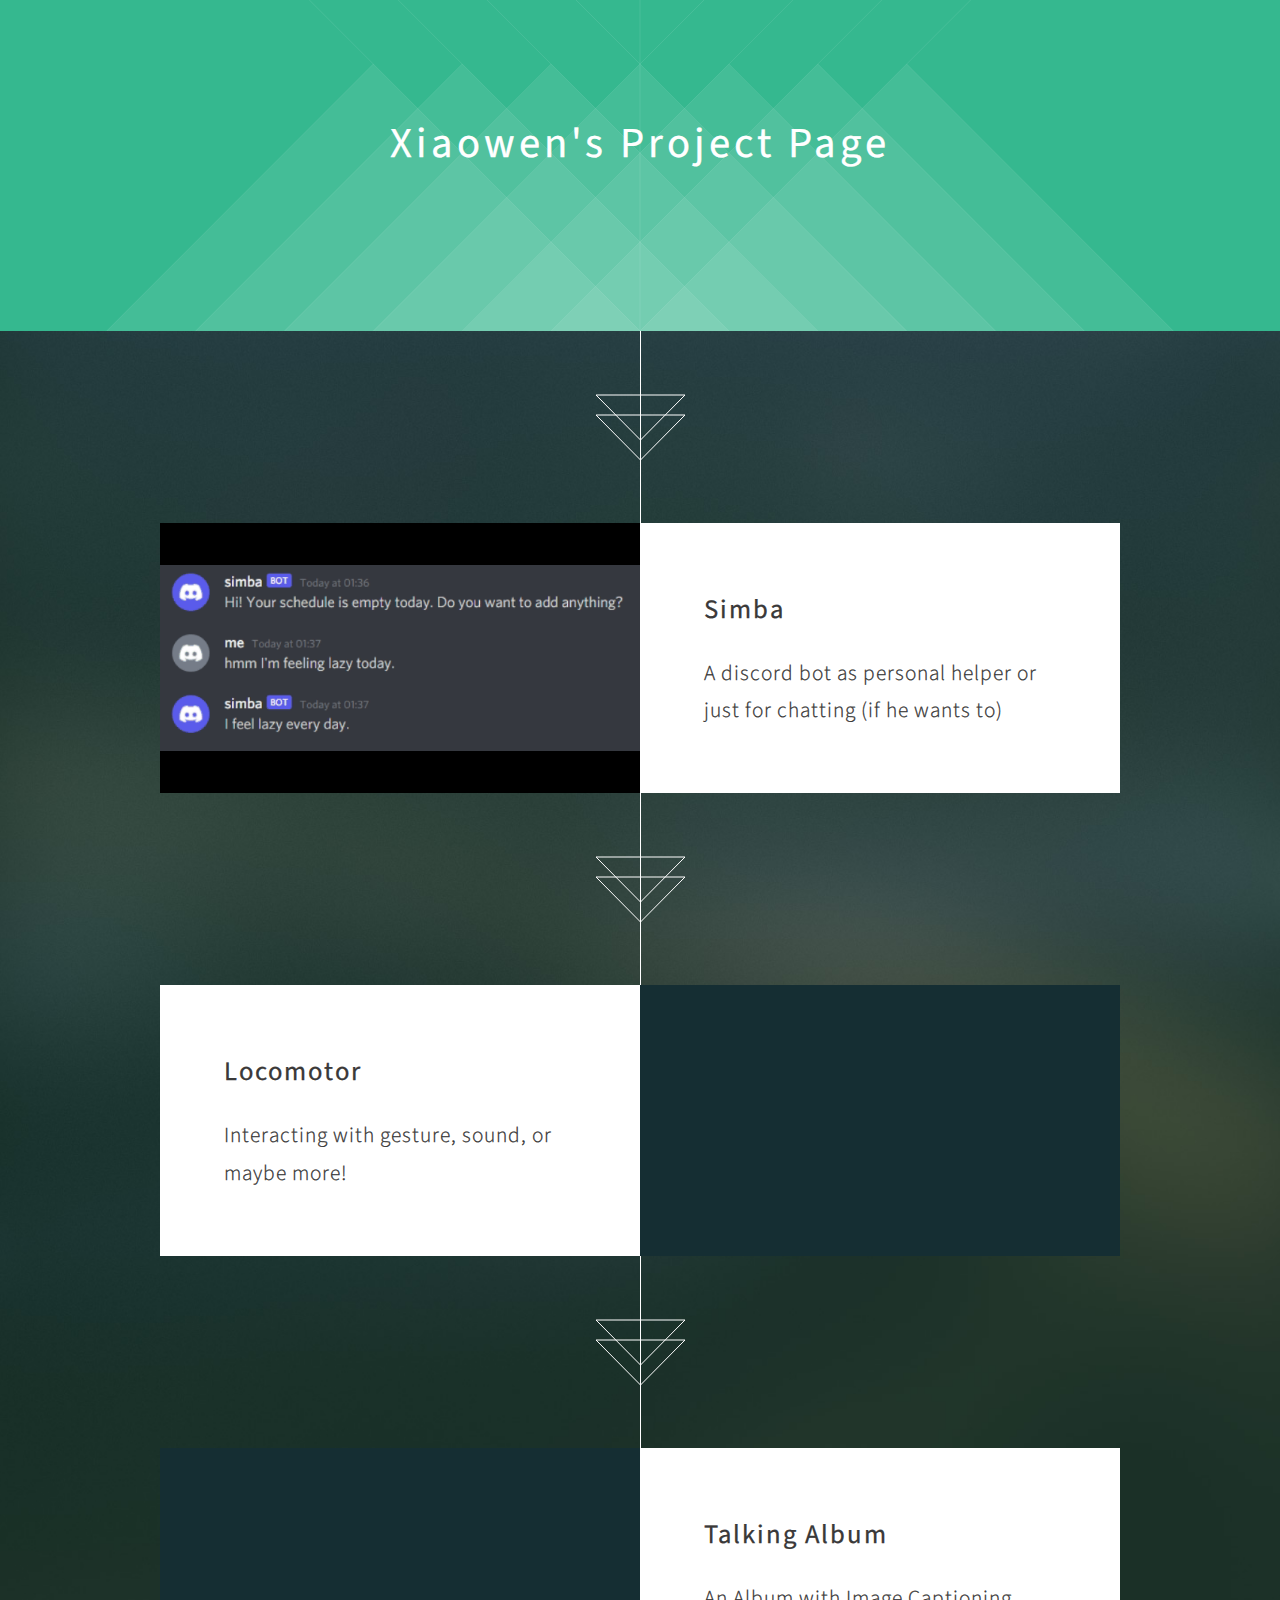
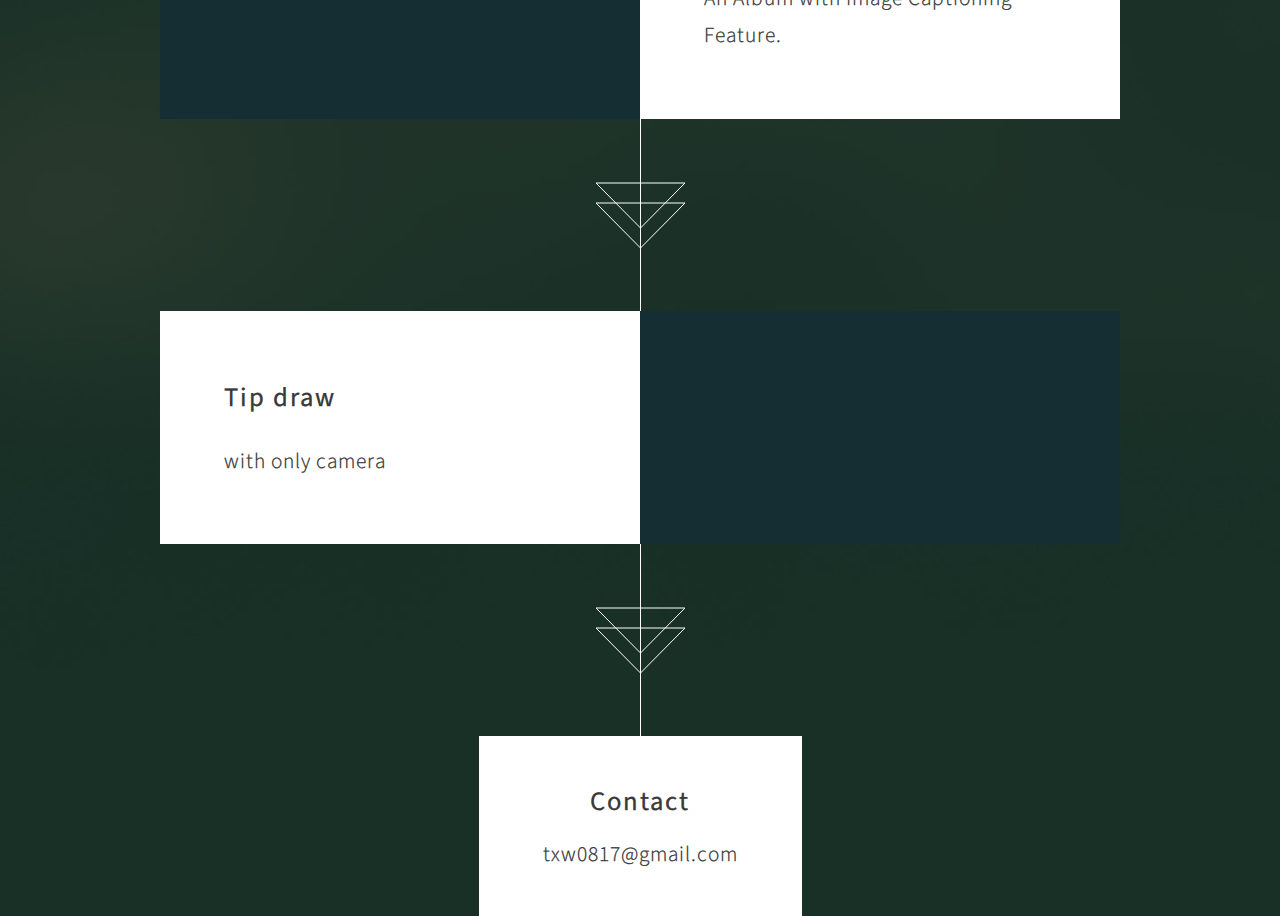
==== commit 307b77ee: "projects done" ====
--- a/index.html
+++ b/index.html
@@ -6,7 +6,7 @@
 -->
 <html>
 	<head>
-		<title>Overflow by HTML5 UP</title>
+		<title>Hi</title>
 		<meta http-equiv="content-type" content="text/html; charset=utf-8" />
 		<meta name="description" content="" />
 		<meta name="keywords" content="" />
@@ -28,7 +28,7 @@
 		<!-- Banner -->
 			<section id="banner">
 				<header>
-					<h2>Xiaowen's Projects Page</h2>
+					<h2>Xiaowen's Project Page</h2>
 				</header>
 				<!-- <p>A brand new site template designed by <a href="http://n33.co">AJ</a> for <a href="http://html5up.net/">HTML5 UP</a>.<br />
 				It’s fully responsive, built on <a href="http://skeljs.org">skelJS</a>, and of course entirely free<br />
@@ -37,12 +37,12 @@
 		
 		<!-- Feature 1 -->
 			<article id="first" class="container box style1 right">
-				<a href="http://ineedchemicalx.deviantart.com/art/Time-goes-by-too-fast-335982438" class="image full"><img src="images/pic01.jpg" alt="" /></a>
+				<a href="" class="image centered"><img src="images/simba1.gif" alt="" /></a>
 				<div class="inner">
 					<header>
 						<h2>Simba</h2>
 					</header>
-					<p>A discord bot as personal helper</p>
+					<p>A discord bot as personal helper or just for chatting (if he wants to)</p>
 				</div>
 			</article>
 		
@@ -51,29 +51,39 @@
 				<a  class="image full"><img src="https://github.com/meansnothing/AI_toybox/raw/main/images/planegame.gif" alt="" /></a>
 				<div class="inner">
 					<header>
-						<h2>Multi-Media Controller</h2>
-					</header>
-					<p>Interact with gesture, sound</p>
+						<h2> Locomotor </h2>
+					</header>
+					<p>Interacting with gesture, sound, or maybe more!</p>
 				</div>
 			</article>
 		
 		<!-- Feature 3 -->
 		<article id="first" class="container box style1 right">
-			<a href="http://ineedchemicalx.deviantart.com/art/Time-goes-by-too-fast-335982438" class="images/pic02.jpg"><img src="" alt="" /></a>
+			<a href="" class="image full"><img src="images/album.gif" alt="" /></a>
 			<div class="inner">
 				<header>
 					<h2>Talking Album</h2>
 				</header>
-				<p> An Album with Image Captioning Feature </p>
+				<p> An Album with Image Captioning Feature. </p>
 			</div>
 		</article>
 		
+		<!-- Feature 2 -->
+		<article class="container box style1 left">
+			<a  class="image full"><img src="https://github.com/meansnothing/AI_toybox/raw/main/images/tipdraw.gif" alt="" /></a>
+			<div class="inner">
+				<header>
+					<h2> Tip draw </h2>
+				</header>
+				<p>with only camera</p>
+			</div>
+		</article>
+		
 		<!-- Portfolio -->
 			<article class="container box style2">
 				<header>
-					<h2>Magnis parturient</h2>
-					<p>Justo phasellus et aenean dignissim<br />
-					placerat cubilia purus lectus.</p>
+					<h2>Contact</h2>
+					<p>txw0817@gmail.com</p>
 				</header>
 			</article>
 
--- a/css/style.css
+++ b/css/style.css
@@ -48,7 +48,7 @@
 	h2
 	{
 		font-size: 1.25em;
-		letter-spacing: 8px;
+		letter-spacing: 2px;
 	}
 	
 	h3
@@ -190,19 +190,24 @@
 			.image.full
 			{
 				display: block;
+				/* margin-left: auto;
+  				margin-right: auto; */
 				width: 100%;
 			}
 			
 			.image.left
 			{
 				float: left;
+				margin-left: auto;
+  				margin-right: auto;
 				margin: 0 2em 2em 0;
 			}
 			
 			.image.centered
 			{
 				display: block;
-				margin: 0 0 2em 0;
+				margin: 0 auto;
+				width: auto;
 			}
 
 				.image.centered img
@@ -1226,8 +1231,8 @@
 			#banner header h2
 			{
 				font-weight: 400;
-				font-size: 1.75em;
-				letter-spacing: 8px;
+				font-size: 2em;
+				letter-spacing: 4px;
 			}
 
 		#banner p
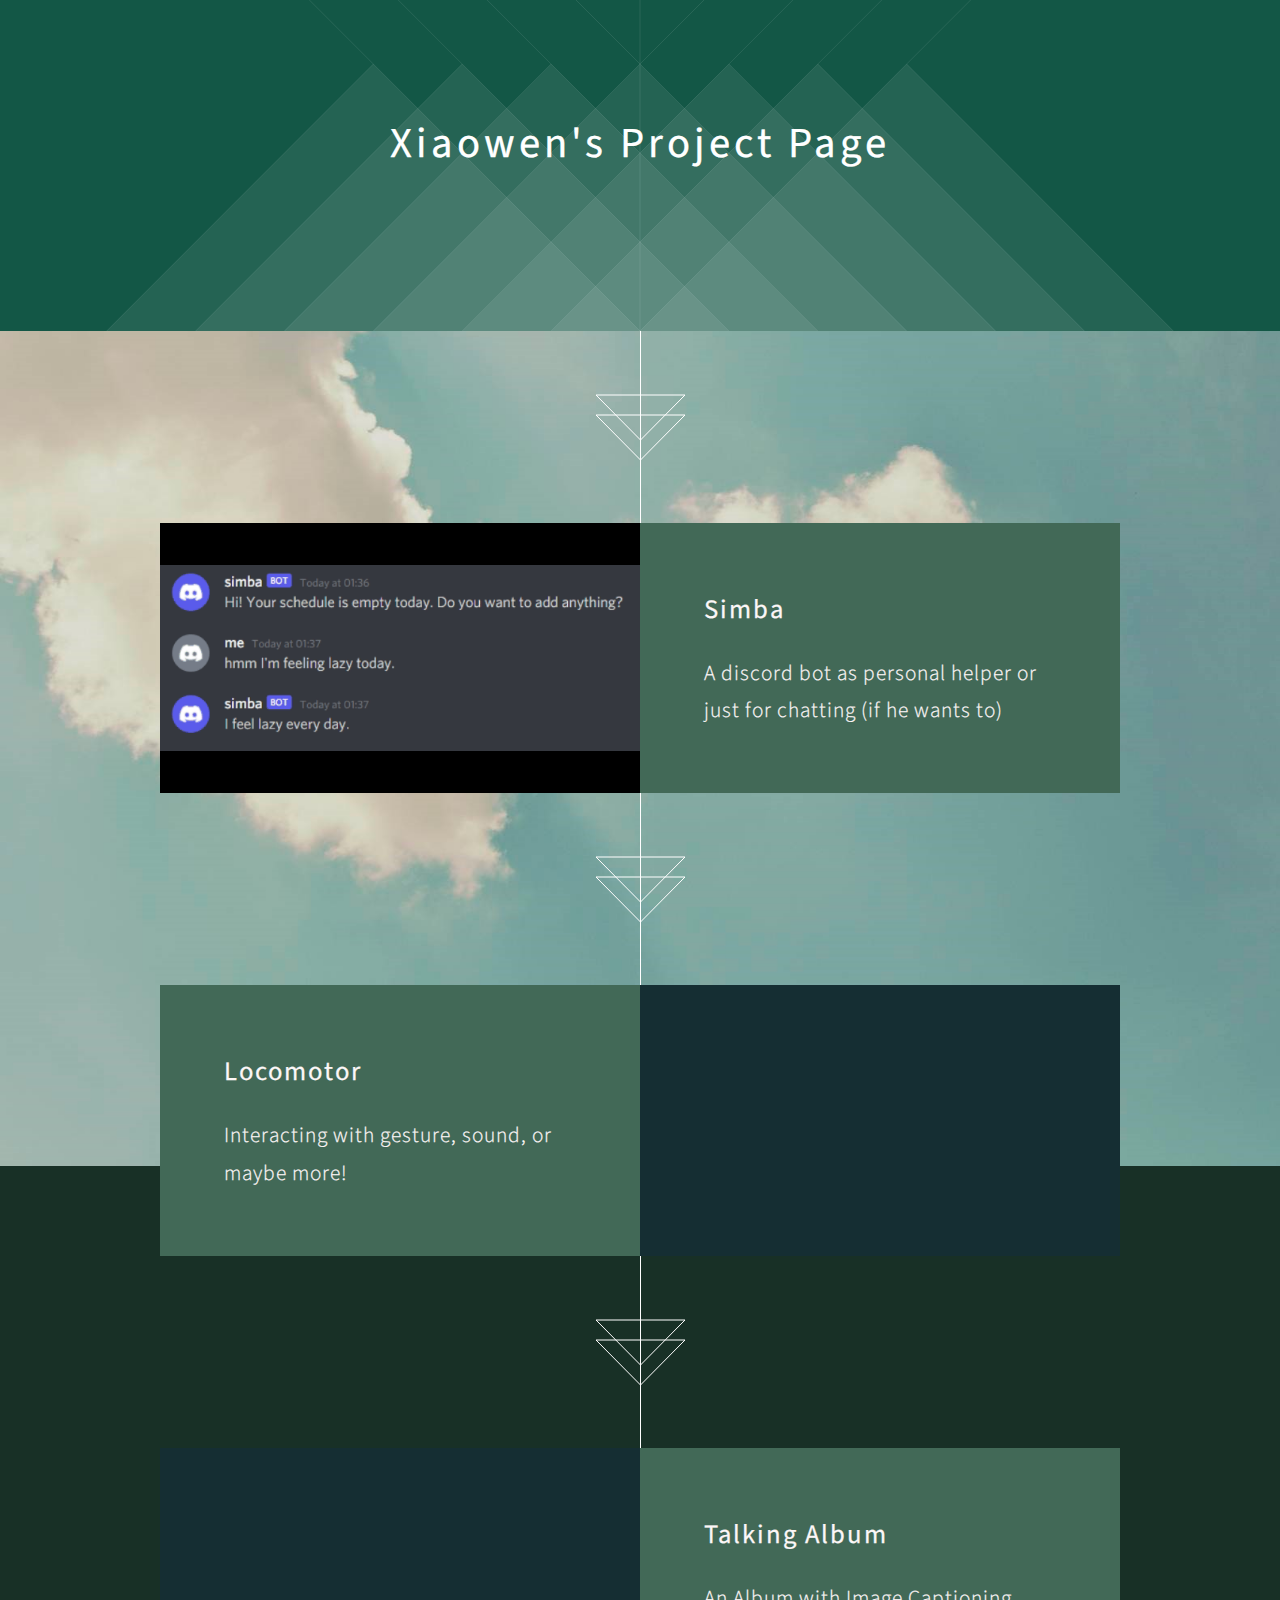
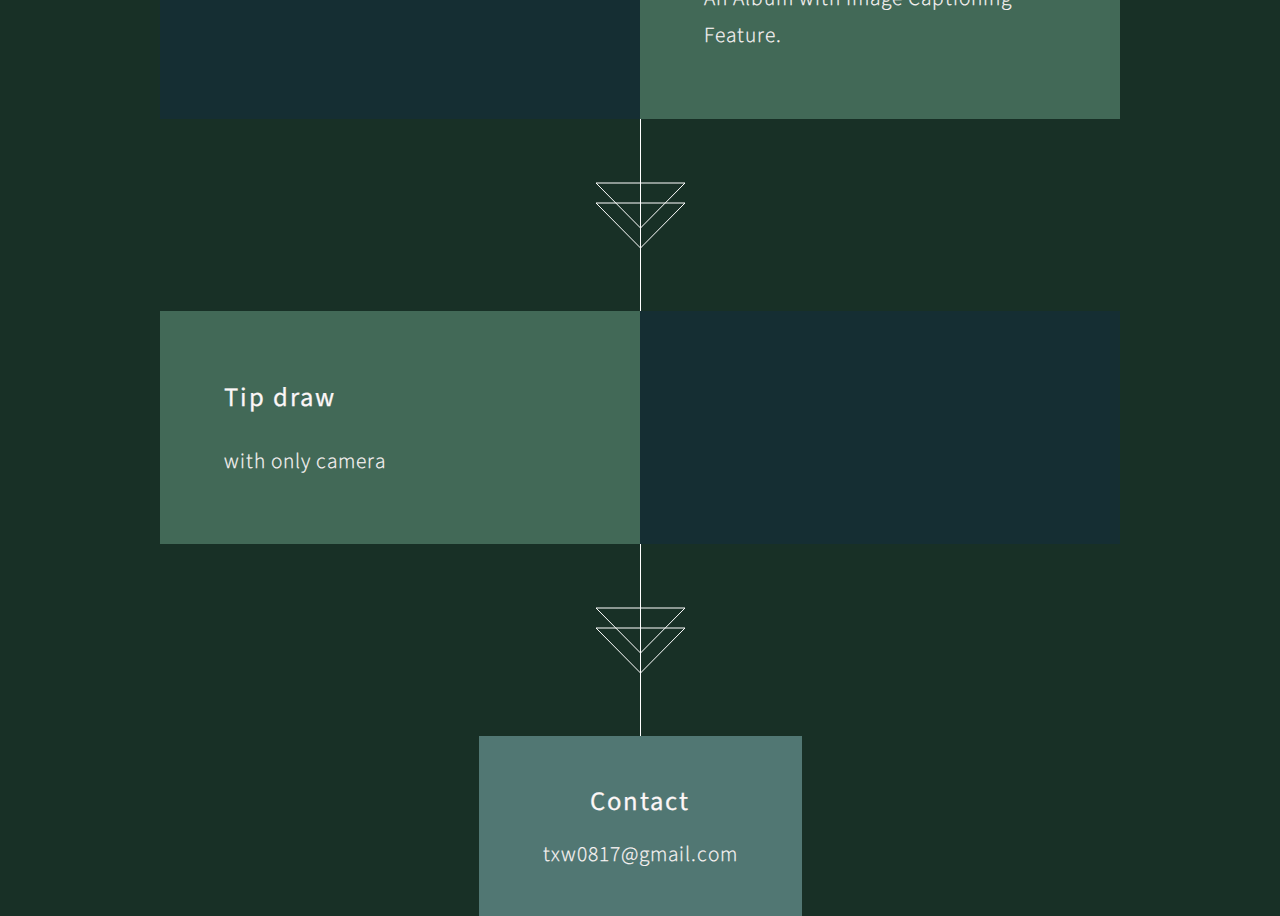
==== commit dbd5d2ac: "Update index.html" ====
--- a/index.html
+++ b/index.html
@@ -37,7 +37,7 @@
 		
 		<!-- Feature 1 -->
 			<article id="first" class="container box style1 right">
-				<a href="" class="image centered"><img src="images/simba1.gif" alt="" /></a>
+				<a href="https://github.com/meansnothing/AI_projects" class="image centered"><img src="images/simba1.gif" alt="" /></a>
 				<div class="inner">
 					<header>
 						<h2>Simba</h2>
@@ -46,7 +46,6 @@
 				</div>
 			</article>
 		
-		<!-- Feature 2 -->
 			<article class="container box style1 left">
 				<a  class="image full"><img src="https://github.com/meansnothing/AI_toybox/raw/main/images/planegame.gif" alt="" /></a>
 				<div class="inner">
@@ -57,9 +56,8 @@
 				</div>
 			</article>
 		
-		<!-- Feature 3 -->
 		<article id="first" class="container box style1 right">
-			<a href="" class="image full"><img src="images/album.gif" alt="" /></a>
+			<a href="https://github.com/meansnothing/AI_projects" class="image full"><img src="images/album.gif" alt="" /></a>
 			<div class="inner">
 				<header>
 					<h2>Talking Album</h2>
@@ -68,9 +66,8 @@
 			</div>
 		</article>
 		
-		<!-- Feature 2 -->
 		<article class="container box style1 left">
-			<a  class="image full"><img src="https://github.com/meansnothing/AI_toybox/raw/main/images/tipdraw.gif" alt="" /></a>
+			<a href="https://github.com/meansnothing/AI_projects"  class="image full"><img src="https://github.com/meansnothing/AI_toybox/raw/main/images/tipdraw.gif" alt="" /></a>
 			<div class="inner">
 				<header>
 					<h2> Tip draw </h2>
@@ -247,4 +244,4 @@
 		
 
 	</body>
-</html>+</html>
--- a/css/style.css
+++ b/css/style.css
@@ -14,7 +14,7 @@
 
 	body
 	{
-		background: #183026 url('../images/bg.jpg') no-repeat;
+		background: #183026 url('../images/bg.png') no-repeat;
 		background-size: cover;
 		background-position: center 0;
 		background-attachment: fixed;
@@ -27,7 +27,7 @@
 		line-height: 1.75em;
 		font-weight: 300;
 		letter-spacing: 1px;
-		color: #3a3939;
+		color: #fcf7f7;
 		text-shadow: 0 0 0.5px rgba(58,57,57,0.25);
 		-webkit-text-stroke: 0.25px;
 	}
@@ -479,7 +479,7 @@
 			.button.style2
 			{
 				color: #3a3939;
-				background: #fff;
+				background: rgb(89, 109, 107);
 				box-shadow: inset 0 0 0 1px #fff;
 			}
 
@@ -547,7 +547,7 @@
 		
 			.box.style1
 			{
-				background: #fff;
+				background: rgb(66, 105, 87);
 				padding: 3em;
 			}
 			
@@ -627,7 +627,7 @@
 				.box.style2 header
 				{
 					display: inline-block;
-					background: #fff;
+					background: rgb(81, 119, 115);
 					padding: 2em 3em 2em 3em;
 					margin: 0;
 				}
@@ -1209,9 +1209,9 @@
 	{
 		position: relative;
 		color: #fff;
-		text-shadow: 0 0 0.5px rgba(255,255,255,0.25);
+		text-shadow: 0 0 0.1px rgba(255,255,255,0.25);
 		text-align: center;
-		background: #35b88f url('images/banner.svg') bottom center no-repeat;
+		background: #135746 url('images/banner.svg') bottom center no-repeat;
 		padding: 5em 0 5em 0;
 		margin: 0;
 		background-size: 125% auto;
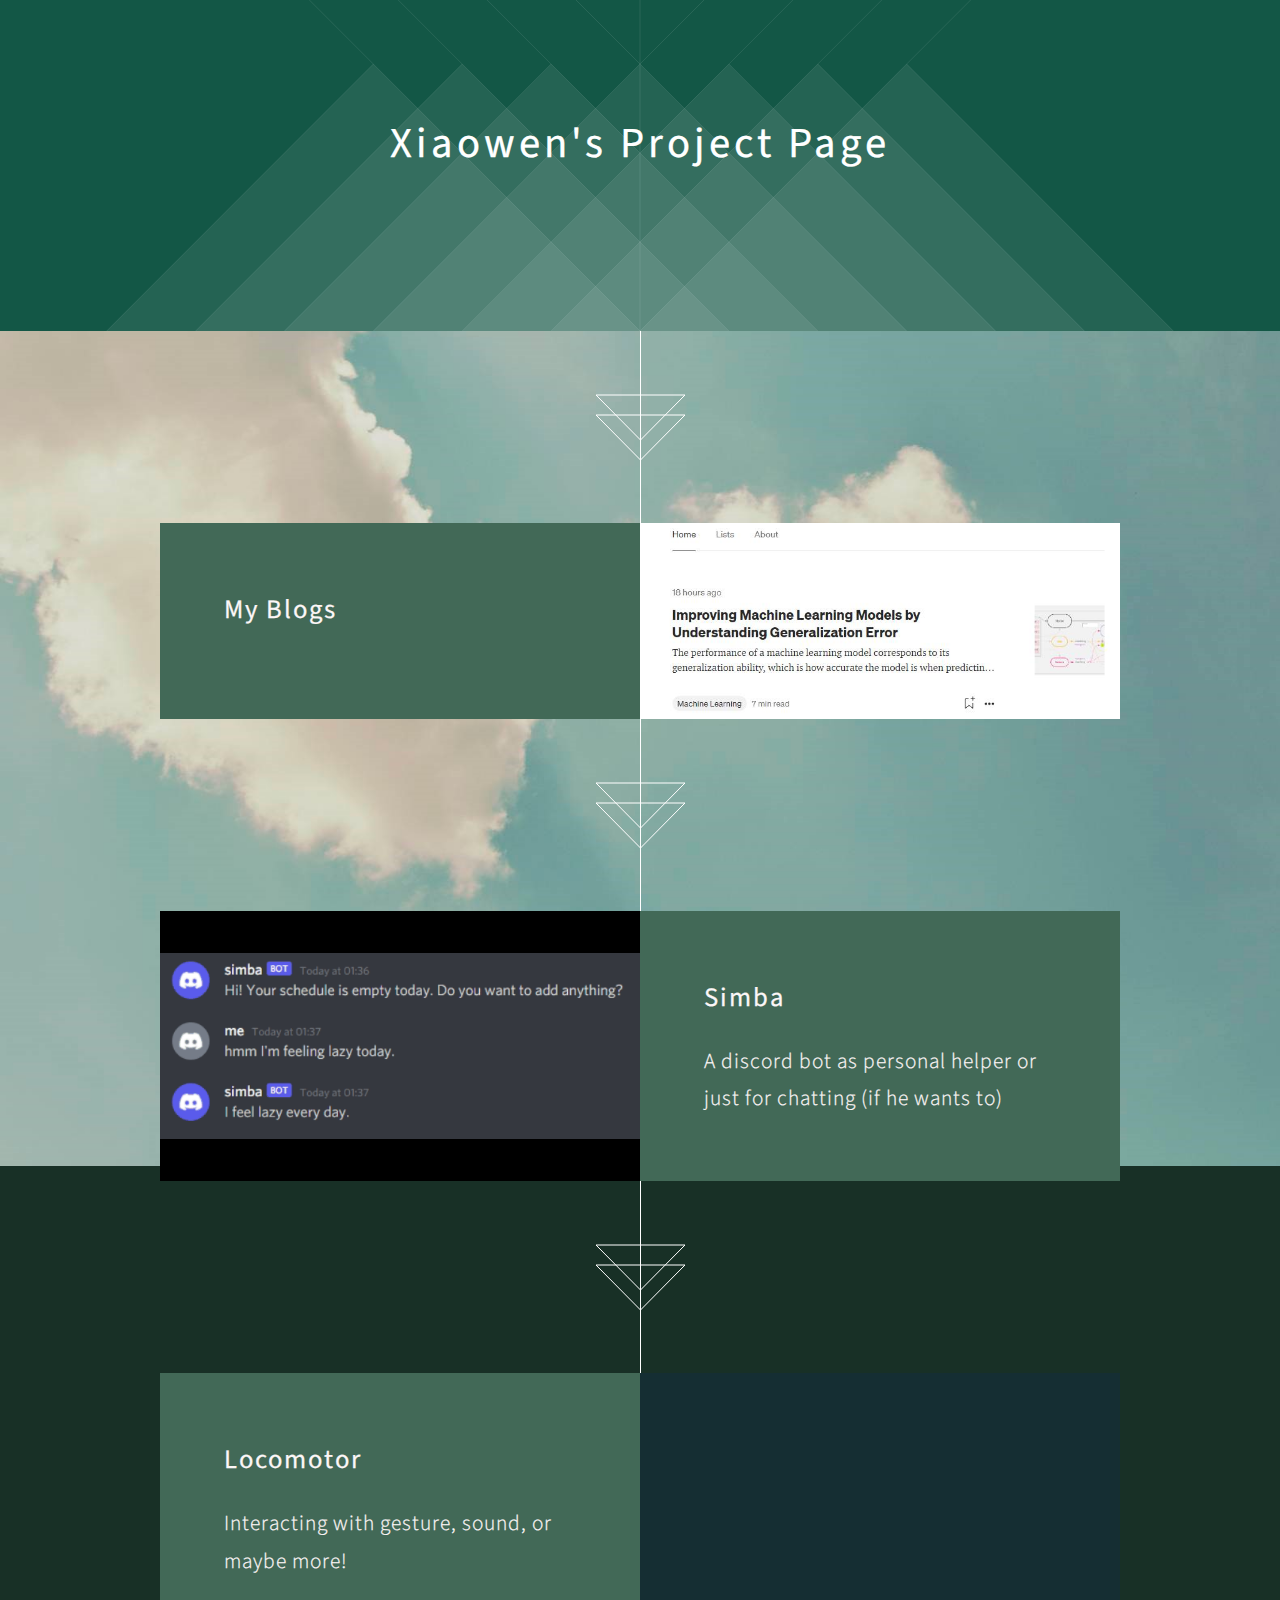
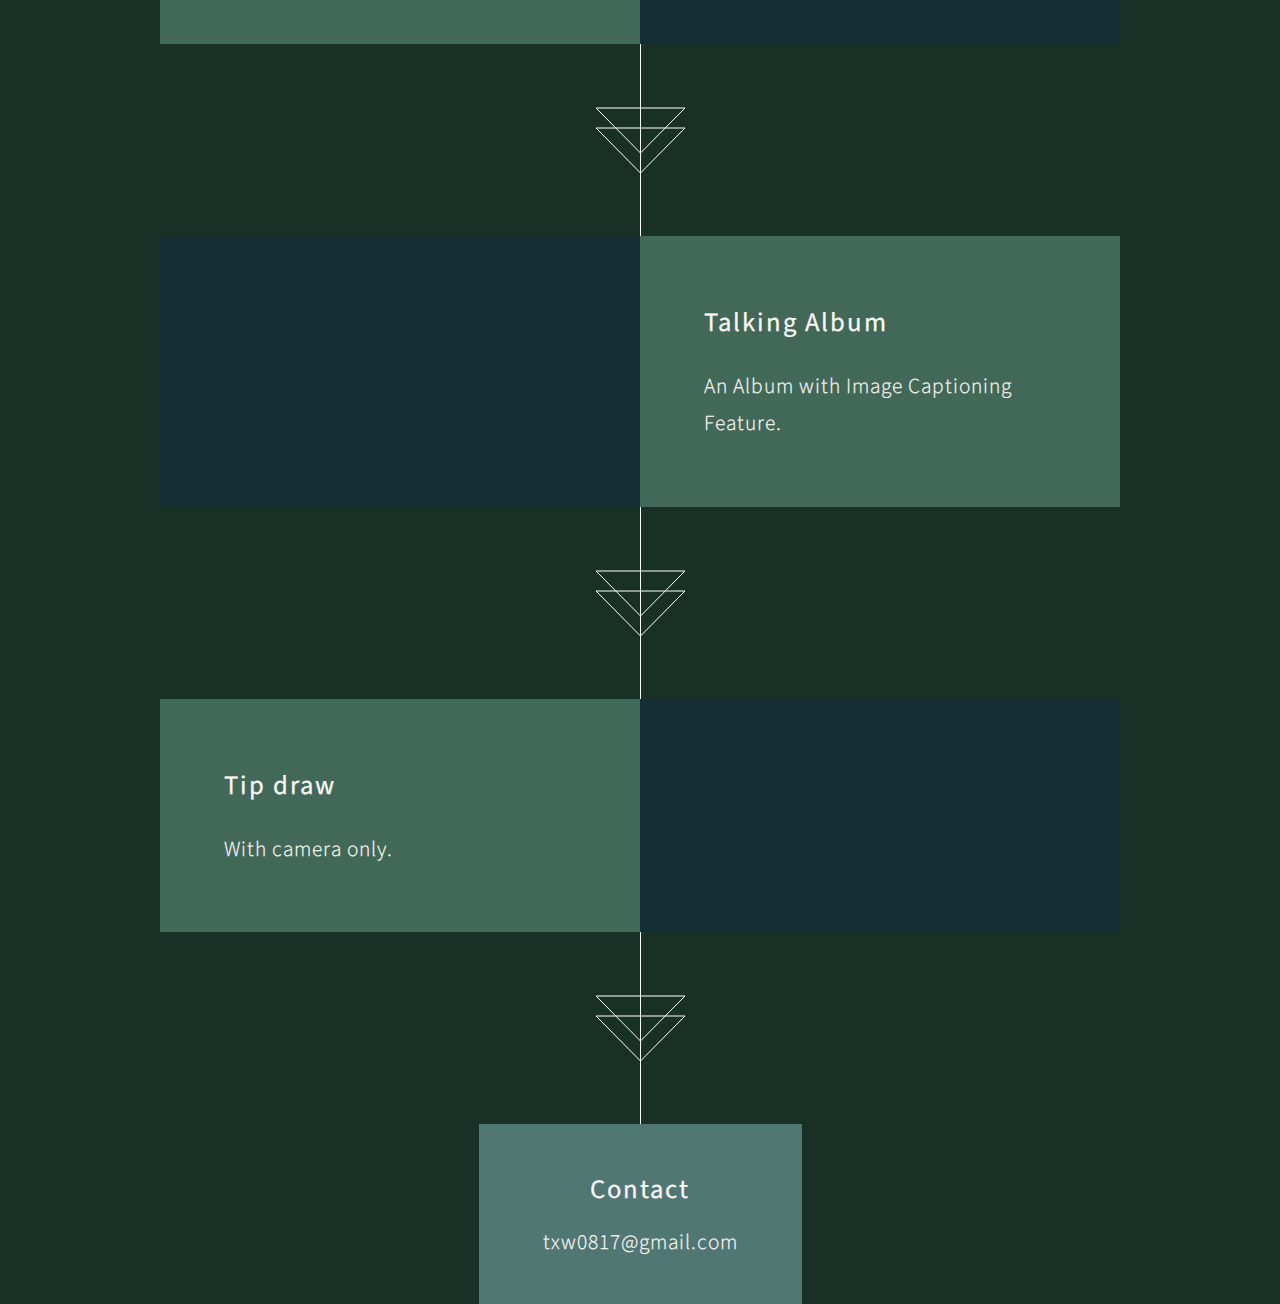
==== commit e688ac46: "Adding blog page" ====
--- a/index.html
+++ b/index.html
@@ -34,10 +34,21 @@
 				It’s fully responsive, built on <a href="http://skeljs.org">skelJS</a>, and of course entirely free<br />
 				under the <a href="http://html5up.net/license/">Creative Commons license</a>.</p> -->
 			</section>
-		
+
+		<!-- Feature 1 -->
+		<article id="first" class="container box style1 left">
+			<a href="https://medium.com/@xiaowen777" class="image full"><img src="images/Loki.jpg" alt="" /></a>
+			<div class="inner">
+				<header>
+					<h2> My Blogs </h2>
+				</header>
+				<p></p>
+			</div>
+		</article>
+
 		<!-- Feature 1 -->
 			<article id="first" class="container box style1 right">
-				<a href="https://github.com/meansnothing/AI_projects" class="image centered"><img src="images/simba1.gif" alt="" /></a>
+				<a href="" class="image centered"><img src="images/simba1.gif" alt="" /></a>
 				<div class="inner">
 					<header>
 						<h2>Simba</h2>
@@ -46,8 +57,9 @@
 				</div>
 			</article>
 		
+		<!-- Feature 2 -->
 			<article class="container box style1 left">
-				<a  class="image full"><img src="https://github.com/meansnothing/AI_toybox/raw/main/images/planegame.gif" alt="" /></a>
+				<a  class="image full"><img src="images/Locomotor.gif" alt="" /></a>
 				<div class="inner">
 					<header>
 						<h2> Locomotor </h2>
@@ -56,8 +68,9 @@
 				</div>
 			</article>
 		
+		<!-- Feature 3 -->
 		<article id="first" class="container box style1 right">
-			<a href="https://github.com/meansnothing/AI_projects" class="image full"><img src="images/album.gif" alt="" /></a>
+			<a href="" class="image full"><img src="images/album.gif" alt="" /></a>
 			<div class="inner">
 				<header>
 					<h2>Talking Album</h2>
@@ -66,13 +79,14 @@
 			</div>
 		</article>
 		
+		<!-- Feature 2 -->
 		<article class="container box style1 left">
-			<a href="https://github.com/meansnothing/AI_projects"  class="image full"><img src="https://github.com/meansnothing/AI_toybox/raw/main/images/tipdraw.gif" alt="" /></a>
+			<a  class="image full"><img src="https://github.com/meansnothing/AI_toybox/raw/main/images/tipdraw.gif" alt="" /></a>
 			<div class="inner">
 				<header>
 					<h2> Tip draw </h2>
 				</header>
-				<p>with only camera</p>
+				<p>With camera only. </p>
 			</div>
 		</article>
 		
@@ -244,4 +258,4 @@
 		
 
 	</body>
-</html>
+</html>